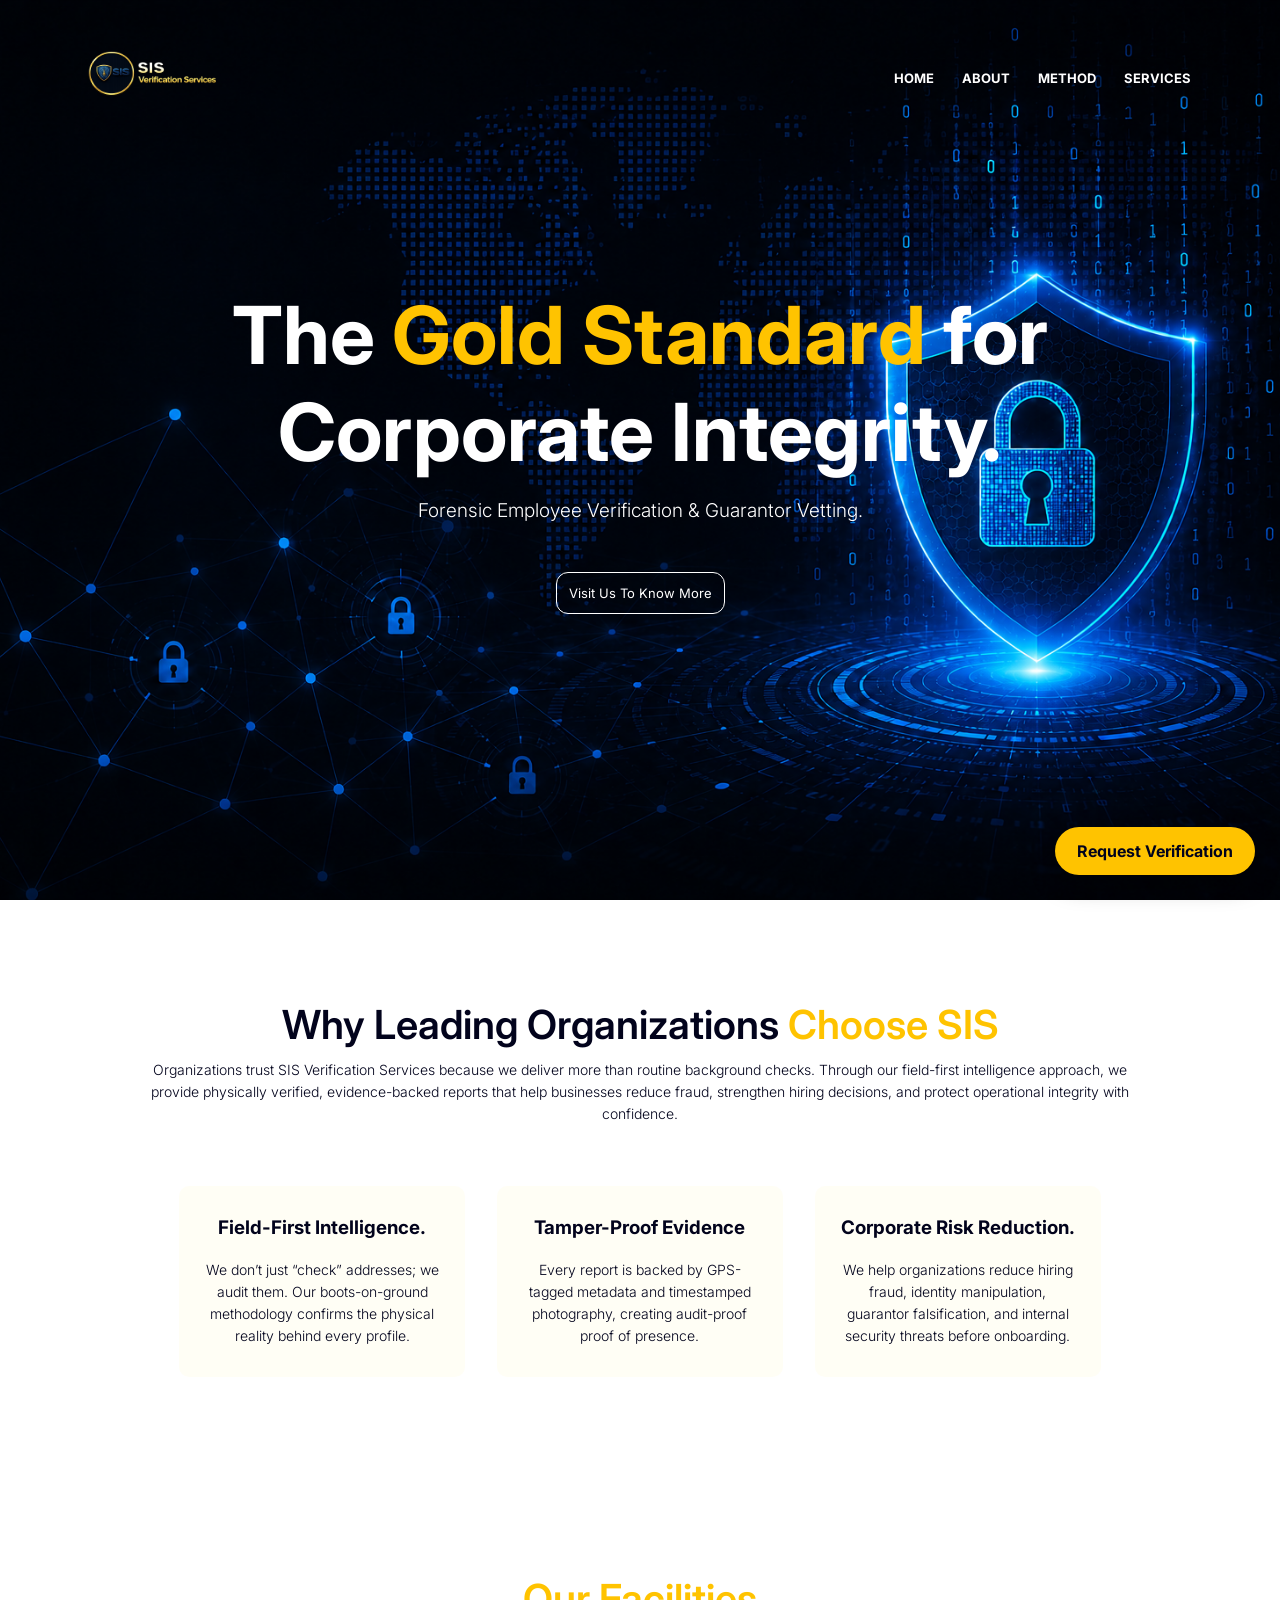
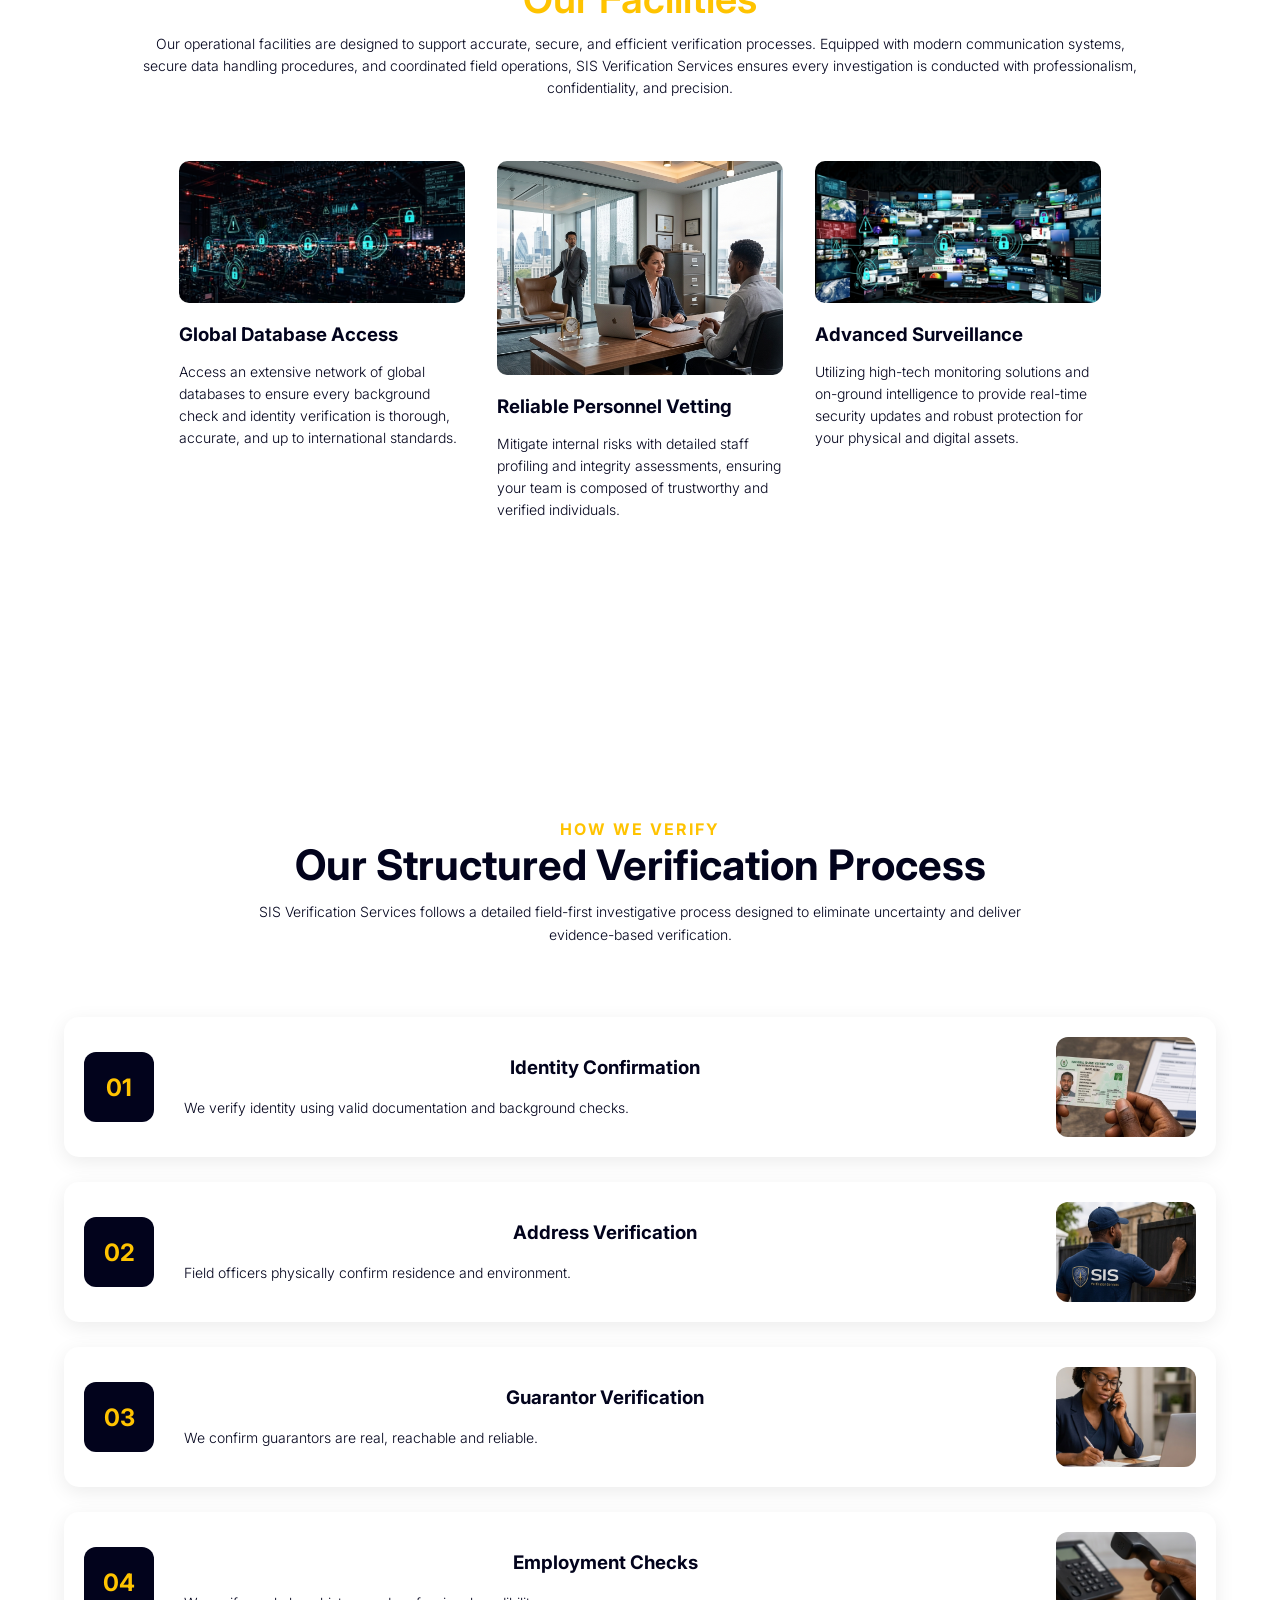
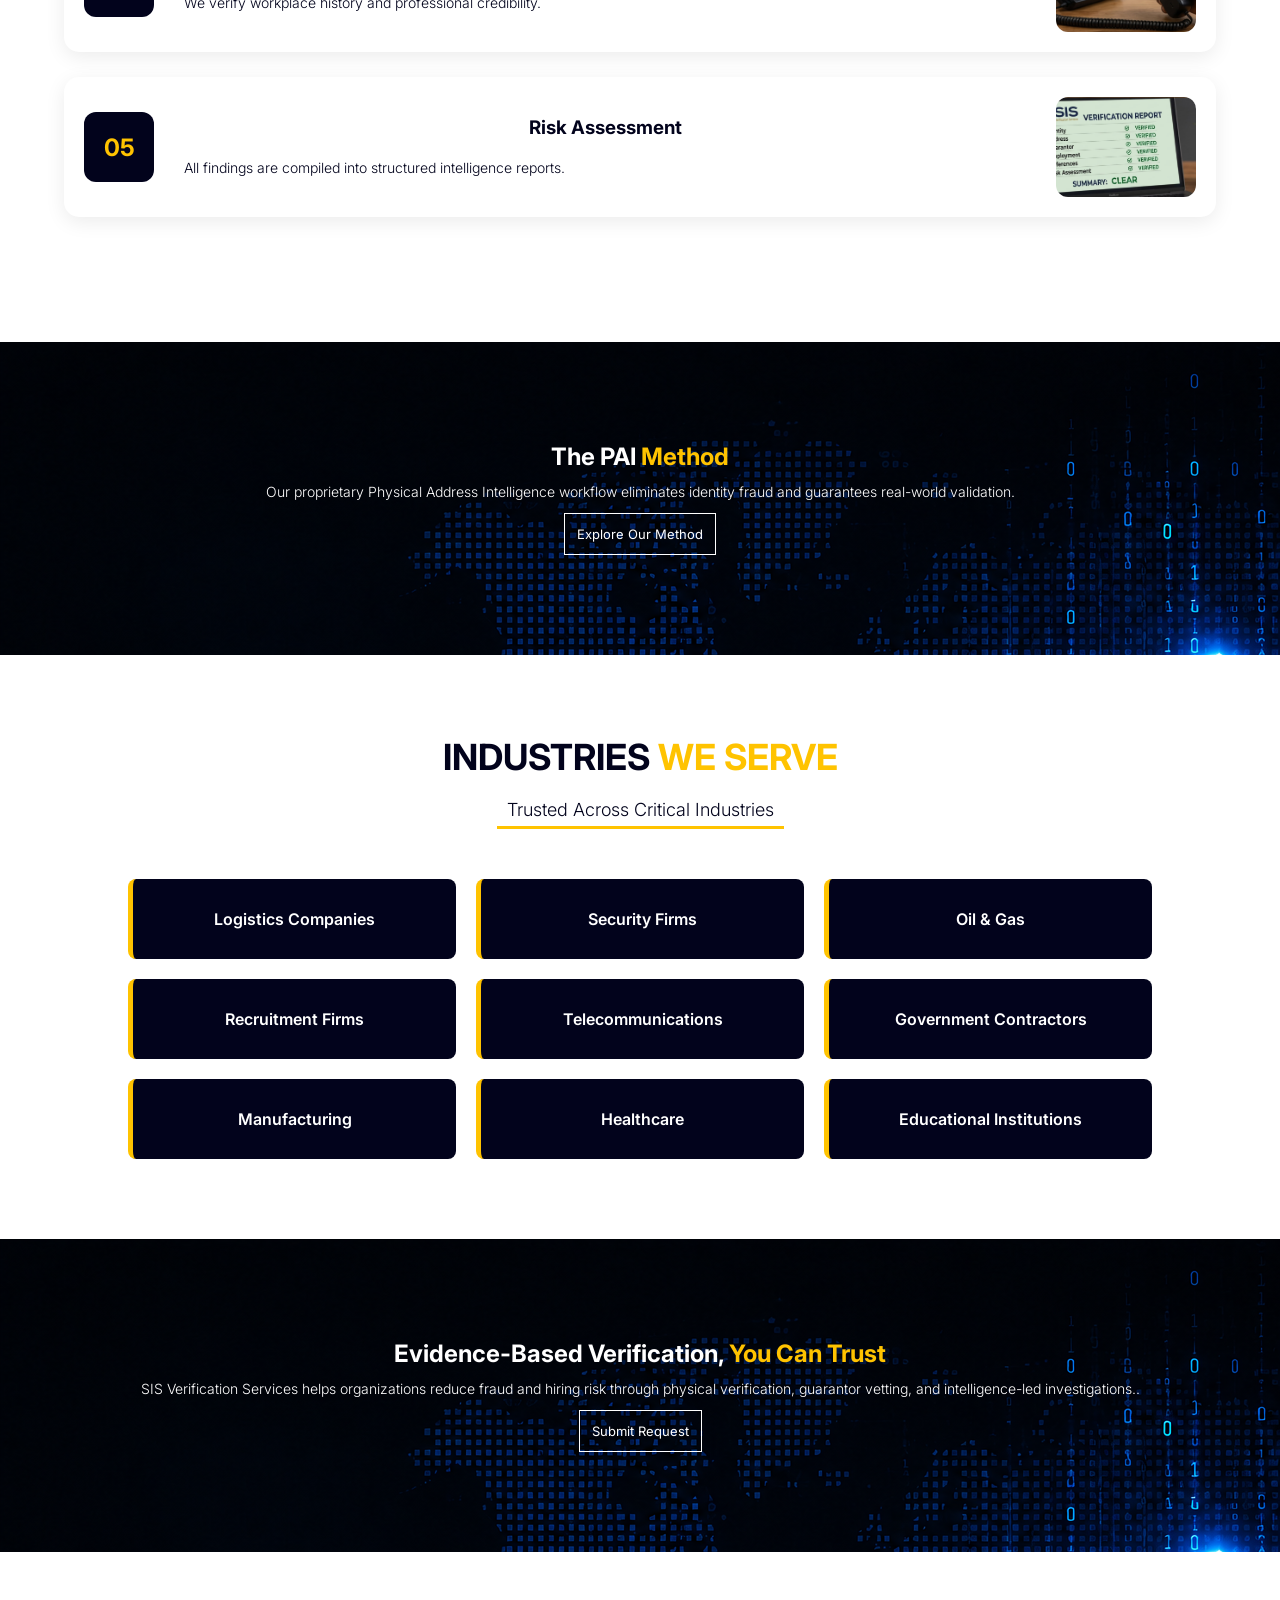
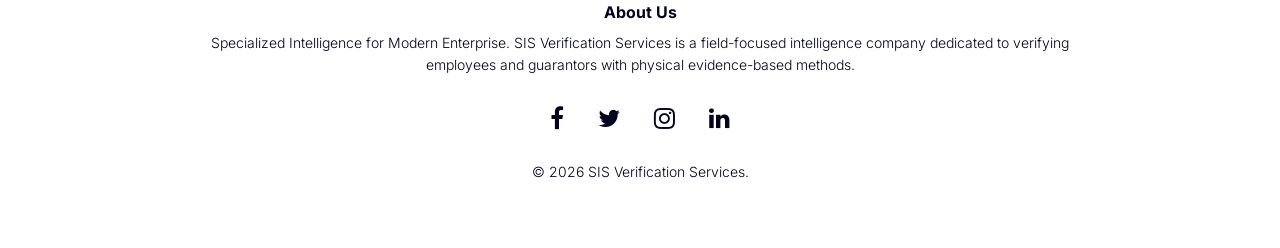
==== index.html @ 032f0980 "logo" ====
<!DOCTYPE html>
<html lang="en">

<head>
    <meta charset="UTF-8">
    <meta name="viewport" content="width=device-width, initial-scale=1.0">
    <title>Document</title>
    <link rel="stylesheet" href="./style.css">
    <!-- Connects to Google Fonts for the Inter family -->
    <link rel="preconnect" href="https://fonts.googleapis.com">
    <link rel="preconnect" href="https://fonts.gstatic.com" crossorigin>
    <link href="https://fonts.googleapis.com/css2?family=Inter:wght@400;700&display=swap" rel="stylesheet">
    <link rel="stylesheet" href="https://cdnjs.cloudflare.com/ajax/libs/font-awesome/4.7.0/css/font-awesome.min.css">
</head>

<body>
    <section class="header" id="dynamic-header">
        <nav>
            <a href="index.html"><img src="./image/loog0transparent.png" height="100" width="100"></a>
            <div class="nav-links" id="nav-links">
                <i class="fa fa-times" onclick="hideMenu()"></i>
                <ul>
                    <li><a href="./index.html">HOME</a></li>
                    <li><a href="./about.html">ABOUT</a></li>
                    <li><a href="./method.html">METHOD</a></li>
                    <li><a href="./service.html">SERVICES</a></li>
                </ul>
            </div>
            <i class="fa fa-bars" onclick="showMenu()"></i>

            </div>

        </nav>
        <div class="text-box">
            <h1>The <span class="gold">Gold Standard</span> for Corporate Integrity.</h1>
            <p>Forensic Employee Verification & Guarantor Vetting.</p>
            <a href="./about.html" class="hero-btn">Visit Us To Know More</a>
        </div>

    </section>



    <section class="service">
        <h1 id="Why">Why Leading Organizations <span>Choose SIS</span></h1>
        <p>Organizations trust SIS Verification Services because we deliver more than routine background checks. Through
            our field-first intelligence approach, we provide physically verified, evidence-backed reports that help
            businesses reduce fraud, strengthen hiring decisions, and protect operational integrity with confidence.</p>


        <div class="row">
            <div class="service-col">
                <h3>Field-First Intelligence.</h3>
                <p>We don’t just “check” addresses; we audit them. Our boots-on-ground methodology confirms the physical
                    reality behind every profile.</p>
            </div>
            <div class="service-col">
                <h3>Tamper-Proof Evidence</h3>
                <p>Every report is backed by GPS-tagged metadata and timestamped photography, creating audit-proof proof
                    of presence.</p>
            </div>
            <div class="service-col">
                <h3>Corporate Risk Reduction.</h3>
                <p>We help organizations reduce hiring fraud, identity manipulation, guarantor falsification, and
                    internal security threats before onboarding.</p>
            </div>

        </div>

    </section>

    <section class="facilities">
        <h1 id="facilities"> <span>Our Facilities</span></h1>
        <p>Our operational facilities are designed to support accurate, secure, and efficient verification processes.
            Equipped with modern communication systems, secure data handling procedures, and coordinated field
            operations, SIS Verification Services ensures every investigation is conducted with professionalism,
            confidentiality, and precision.</p>

        <div class="row">
            <div class="facilities-col">
                <img src="./image/database.png" alt="">
                <h3>Global Database Access</h3>
                <p>Access an extensive network of global databases to ensure every background check and identity
                    verification is thorough, accurate, and up to international standards.</p>
            </div>
            <div class="facilities-col">
                <img src="./image/staff.png" alt="">
                <h3>Reliable Personnel Vetting</h3>
                <p>Mitigate internal risks with detailed staff profiling and integrity assessments, ensuring your team
                    is composed of trustworthy and verified individuals.</p>
            </div>
            <div class="facilities-col">
                <img src="./image/field monitoring.png" alt="">
                <h3>Advanced Surveillance</h3>
                <p>Utilizing high-tech monitoring solutions and on-ground intelligence to provide real-time security
                    updates and robust protection for your physical and digital assets.</p>
            </div>

        </div>


    </section>

    <!-- HOW WE VERIFY SECTION -->

    <section class="verify-section">

        <div class="verify-header">
            <span>HOW WE VERIFY</span>

            <h2>Our Structured Verification Process</h2>

            <p>
                SIS Verification Services follows a detailed field-first investigative process
                designed to eliminate uncertainty and deliver evidence-based verification.
            </p>
        </div>

        <div class="verify-container">

            <!-- STEPS LIST -->
            <div class="verify-content">

                <!-- STEP 1 -->
                <div class="verify-card">

                    <div class="step-number">01</div>

                    <div class="verify-text">
                        <h3>Identity Confirmation</h3>
                        <p>We verify identity using valid documentation and background checks.</p>
                    </div>

                    <div class="step-image">
                        <img src="./image/STEP1.png" alt="Identity Verification">
                    </div>

                </div>

                <!-- STEP 2 -->
                <div class="verify-card">

                    <div class="step-number">02</div>

                    <div class="verify-text">
                        <h3>Address Verification</h3>
                        <p>Field officers physically confirm residence and environment.</p>
                    </div>

                    <div class="step-image">
                        <img src="./image/step2.png" alt="Address Verification">
                    </div>

                </div>

                <!-- STEP 3 -->
                <div class="verify-card">

                    <div class="step-number">03</div>

                    <div class="verify-text">
                        <h3>Guarantor Verification</h3>
                        <p>We confirm guarantors are real, reachable and reliable.</p>
                    </div>

                    <div class="step-image">
                        <img src="./image/step3.png" alt="Guarantor Verification">
                    </div>

                </div>

                <!-- STEP 4 -->
                <div class="verify-card">

                    <div class="step-number">04</div>

                    <div class="verify-text">
                        <h3>Employment Checks</h3>
                        <p>We verify workplace history and professional credibility.</p>
                    </div>

                    <div class="step-image">
                        <img src="./image/step4.png" alt="Employment Check">
                    </div>

                </div>

                <!-- STEP 5 -->
                <div class="verify-card">

                    <div class="step-number">05</div>

                    <div class="verify-text">
                        <h3>Risk Assessment</h3>
                        <p>All findings are compiled into structured intelligence reports.</p>
                    </div>

                    <div class="step-image">
                        <img src="./image/step5.jpg" alt="Risk Assessment">
                    </div>

                </div>

            </div>

        </div>

    </section>

    <Section class="method">
        <div>
            <h1 id="method">The PAI <span>Method</span></h1>
            <p>Our proprietary Physical Address Intelligence workflow eliminates identity fraud and guarantees
                real-world
                validation.</p>
            <a href="./method.html" class="explore-btn">Explore Our Method</a>
        </div>

    </Section>


    <section class="industries">
        <h1>INDUSTRIES <span>WE SERVE</span></h1>
        <p>Trusted Across Critical Industries</p>

        <div class="industry-grid">
            <div class="industry-item">Logistics Companies</div>
            <div class="industry-item">Security Firms</div>
            <div class="industry-item">Oil & Gas</div>
            <div class="industry-item">Recruitment Firms</div>
            <div class="industry-item">Telecommunications</div>
            <div class="industry-item">Government Contractors</div>
            <div class="industry-item">Manufacturing</div>
            <div class="industry-item">Healthcare</div>
            <div class="industry-item">Educational Institutions</div>
        </div>
    </section>


    <section class="cta">
        <div>
            <div>
                <h2>Evidence-Based Verification, <span>You Can Trust</span></h2>
                <p>SIS Verification Services helps organizations reduce fraud and hiring risk through physical
                    verification, guarantor vetting, and intelligence-led investigations..</p>
                <a href="./contact.html" class="cta-btn">Submit Request</a>
            </div>
        </div>

        <a href="contact.html" class="fixed-cta">
            Request Verification
        </a>
    </section>




    <!-- footer -->

    <section class="home-footer">
        <h4>About Us</h4>
        <p>Specialized Intelligence for Modern Enterprise. SIS Verification Services is a field-focused intelligence
            company
            dedicated to verifying <br>employees and guarantors with physical evidence-based methods.</p>
        <div class="home-icons">
            <i class="fa fa-facebook"></i>
            <i class="fa fa-twitter"></i>
            <i class="fa fa-instagram"></i>
            <i class="fa fa-linkedin"></i>

        </div>

        <p>© 2026 SIS Verification Services.</p>
    </section>






    <!--avascript for toggle menu -->

    <script>
        var navLinks = document.getElementById("navLinks");


        function showMenu() {
            navLinks.style.right = 0;
        }
        function hideMenu() {
            navLinks.style.right = -200
        }



    </script>

</body>



</html>
---- style.css ----
body {
    /* This changes the font only. Your colors remain untouched. */
    font-family: 'Inter', sans-serif;
}
h1, h2, h3, strong {
    font-weight: 700;
}





* {
    margin: 0;
    padding: 0;
}


.header {
    min-height: 100vh;
    width: 100%;
    background-image: url(./image/index\ background.png);
    background-position: center;
    background-size: cover;
    position: relative;
}

nav {
    display: flex;
    padding: 2% 6%;
    justify-content: space-between;
    align-items: center;


}

nav img {
    width: 150px;
}

.nav-links {
    flex: 1;
    text-align: right;
}

.nav-links {
    flex: 1;
    text-align: right;
    font-weight: bold;
}

.nav-links ul li {
    list-style: none;
    display: inline-block;
    padding: 8px 12px;
    position: relative;
}

.nav-links ul li a {
    color: #fff;
    text-decoration: none;
    font-size: 13px;
}

.nav-links ul li::after {
    content: '';
    width: 0%;
    height: 2px;
    background: #FFC300;
    display: block;
    margin: auto;
    transition: 0.5s;
}

.nav-links ul li:hover::after {
    width: 100%;
}

.text-box {
    width: 90%;
    color: #ffffff;
    position: absolute;
    top: 50%;
    left: 50%;
    transform: translate(-50%, -50%);
    text-align: center;
}

.text-box h1 {
    font-size: 5rem;
}

.text-box span {
    color: #FFC300;
    font-weight: bold;
}

.text-box p {
    margin: 10px 0 40px;
    font-size: 19px;
    color: #ffffff;
}

.hero-btn {
    display: inline-block;
    text-decoration: none;
    color: #fff;
    border: 1px solid #fff;
    padding: 12px;
    font-size: 13px;
    background: transparent;
    position: relative;
    cursor: pointer;
    border-radius: 12px;
}

.hero-btn:hover {
    border: 1px solid #FFC300;
    background: #FFC300;
    transition: 1s;
}

nav .fa {
    display: none;
}

@media(max-width: 700px) {
    .text-box h1 {
        font-size: 40px;
    }

    .nav-links ul li {
        display: block;
    }

    .nav-links {
        position: absolute;
        background: #02031c;
        height: 100vh;
        width: 200px;
        top: 0;
        right: -200px;
        text-align: left;
        z-index: 2;
        transition: 1s;

    }

    nav .fa {
        display: block;
        color: #fff;
        margin: 10px;
        font-size: 22px;
        cursor: pointer;
    }

    .nav-links ul {
        padding: 30px;
    }

}




.service {
    width: 80%;
    margin: auto;
    text-align: center;
    padding-top: 100px;
    background-color: rgb(255, 255, 255);
    background-size: 100%;
}

.service h1 {
    font-size: 40px;
    font-weight: 600;
    color: #02031c;
}

p {
    color: #02031c;
    font-size: 14px;
    font-weight: 300;
    line-height: 22px;
    padding: 10px;
}

.row {
    margin: 5%;
    display: flex;
    justify-content: space-between;
}

.service-col {
    flex-basis: 31%;
    background: hsla(51, 93%, 50%, 0.04);
    border-radius: 10px;
    margin-bottom: 5%;
    padding: 20px 12px;
    box-sizing: border-box;
    transition: 0.5s;
}

h1 span {
    color: #FFC300;
}

h3 {
    text-align: center;
    font-weight: 600;
    margin: 10px 0;
    color: #02031c;
    font-weight: bolder;
}

.service-col:hover {
    box-shadow: 0 0 20px 0px rgba(0, 0, 0, 0.2);
}

@media(max-width: 700px) {
    .row {
        flex-direction: column;
    }
}



/* facilities */

.facilities {
    width: 80%;
    margin: auto;
    text-align: center;
    padding: 100px;
}

h1 span {
    color: #FFC300;
}

.facilities h1 {
    font-size: 40px;
    font-weight: 600;
    color: #02031c;
}

.facilities-col {
    flex-basis: 31%;
    border-radius: 10%;
    margin-bottom: 5%;
    text-align: left;
}

.facilities-col img {
    width: 100%;
    border-radius: 10px;
}

.row{
    display: flex;
    justify-content: space-between;
    gap: 20px;
}

.facilities-col p {
    padding: 0;
}

.facilities-col h3 {
    margin-top: 16px;
    margin-bottom: 15px;
    text-align: left;
    color: #02031c;
    font-weight: bold;
}

.facilities-col img:hover {
    background: #f44336;
    transition: 1s;
    border: 1px solid #02031c;

}

/* SECTION */
.verify-section{
    width: 90%;
    margin: auto;
    padding: 100px 0;
}

/* HEADER */
.verify-header{
    text-align: center;
    margin-bottom: 60px;
}

.verify-header span{
    color: #FFC300;
    font-weight: 700;
    letter-spacing: 2px;
}

.verify-header h2{
    font-size: 42px;
    color: #02031c;
}

.verify-header p{
    max-width: 800px;
    margin: auto;
    color: #02031c;
    line-height: 1.7;
}

/* CARD */
.verify-card{
    display: flex;
    align-items: center;
    gap: 20px;

    background: #fff;
    padding: 20px;
    margin-bottom: 25px;

    border-radius: 15px;
    box-shadow: 0 5px 20px rgba(0,0,0,0.08);

    transition: 0.3s ease;
}

.verify-card:hover{
    transform: translateY(-5px);
}

/* STEP NUMBER */
.step-number{
    width: 70px;
    height: 70px;

    background: #02031c;
    color: #FFC300;

    display: flex;
    justify-content: center;
    align-items: center;

    font-size: 24px;
    font-weight: bold;

    border-radius: 12px;
}

/* TEXT */
.verify-text{
    flex: 1;
}

.verify-text h3{
    color: #02031c;
    margin-bottom: 8px;
}

.verify-text p{
    color: #02031c;
    line-height: 1.6;
}

/* IMAGE PER STEP */
.step-image{
    width: 140px;
    height: 100px;
    flex-shrink: 0;
}

.step-image img{
    width: 100%;
    height: 100%;
    object-fit: cover;

    border-radius: 12px;
}

/* RESPONSIVE */
@media(max-width: 900px){

    .verify-card{
        flex-direction: column;
        align-items: flex-start;
    }

    .step-image{
        width: 100%;
        height: 180px;
        margin-top: 10px;
    }

    .verify-header h2{
        font-size: 30px;
    }
}

.method {
    display: flex;
    flex-direction: column;
    align-items: center;
    justify-content: center;
    text-align: center;
    padding: 100px 20px;
    background-image: url(./image/index\ background.png);
    color: rgb(255, 255, 255);
}

h1 span {
    color: #FFC300;
}

.explore-btn {
    display: inline-block;
    text-decoration: none;
    color: #ffffff;
    border: 1px solid #ffffff;
    padding: 12px;
    font-size: 13px;
    background: transparent;
    position: relative;
    cursor: pointer;
}

.explore-btn:hover {
    border: 1px solid #FFC300;
    background: #FFC300;
    transition: 1s;
}

.method p {
    color: #fff;
}


.industries {
    padding: 80px 10%;
    background-color: #fff;
    /* White background for clarity */
    text-align: center;
}

.industries h1 {
    color: #02031c;
    /* Your Deep Blue */
    font-size: 36px;
    font-weight: 700;
    margin-bottom: 10px;
}

.industries p {
    color: #02031c;
    font-size: 18px;
    margin-bottom: 50px;
    border-bottom: 3px solid #FFC300;
    /* Your Gold accent */
    display: inline-block;
    padding-bottom: 5px;
}

.industry-grid {
    display: grid;
    grid-template-columns: repeat(auto-fit, minmax(250px, 1fr));
    gap: 20px;
}

.industry-item {
    background: #02031c;
    /* Deep Blue base */
    color: #fff;
    padding: 30px;
    border-radius: 8px;
    font-weight: 600;
    transition: 0.4s;
    cursor: default;
    border-left: 5px solid #FFC300;
    /* Subtle Gold edge */
}

/* Hover effect to engage users */
.industry-item:hover {
    background: #FFC300;
    /* Flips to Gold on hover */
    color: #010329;
    /* Text flips to Blue */
    transform: translateY(-5px);
}

/* cta action */
.cta {
    display: flex;
    flex-direction: column;
    align-items: center;
    justify-content: center;
    text-align: center;
    padding: 100px 20px;
    background-image: url(./image/index\ background.png);
    color: rgb(255, 255, 255);
}

.cta h1 {
    color: #fff;
}

.cta p {
    color: #fff;
}

h2 span {
    color: #FFC300;
}

.cta-btn {
    display: inline-block;
    text-decoration: none;
    color: #ffffff;
    border: 1px solid #ffffff;
    padding: 12px;
    font-size: 13px;
    background: transparent;
    position: relative;
    cursor: pointer;
}

.cta-btn:hover {
    border: 1px solid #FFC300;
    background: #FFC300;
    transition: 1s;
}


/* footer */

.footer {
    width: 100%;
    text-align: center;
    padding: 30px 0;
    color: #ffffff;
}

.footer {
    margin-bottom: 25px;
    margin-top: 20px;
    font-weight: 600;
}

.footer p {
    color: #ffffff;
}

.icons {
    padding: 20px 0;
    text-align: center;
}

.icons .fa {
    color: #ffffff;
    /* Your brand Deep Blue */
    margin: 0 15px;
    font-size: 24px;
    cursor: pointer;
    transition: 0.3s;
}

/* Hover effect using your Gold Standard color */
.icons .fa:hover {
    color: #FFC300;
    /* Your brand Gold */
    transform: scale(1.2);
}

.home-footer {
    width: 100%;
    text-align: center;
    padding: 30px 0;
    color: #02031c;
}

.home-footer {
    margin-bottom: 25px;
    margin-top: 20px;
    font-weight: 600;
}

.home-footer p {
    color: #02031c;
}

.home-icons {
    padding: 20px 0;
    text-align: center;
}

.home-icons .fa {
    color: #02031c;
    /* Your brand Deep Blue */
    margin: 0 15px;
    font-size: 24px;
    cursor: pointer;
    transition: 0.3s;
}

/* Hover effect using your Gold Standard color */
.home-icons .fa:hover {
    color: #FFC300;
    /* Your brand Gold */
    transform: scale(1.2);
}

.service-footer {
    width: 100%;
    text-align: center;
    padding: 30px 0;
    color: #02031c;
}

.service-footer {
    margin-bottom: 25px;
    margin-top: 20px;
    font-weight: 600;
}

.service-footer p {
    color: #02031c;
}

.home-icons {
    padding: 20px 0;
    text-align: center;
}

.service-icons .fa {
    color: #02031c;
    /* Your brand Deep Blue */
    margin: 0 15px;
    font-size: 24px;
    cursor: pointer;
    transition: 0.3s;
}

/* Hover effect using your Gold Standard color */
.service-icons .fa:hover {
    color: #FFC300;
    /* Your brand Gold */
    transform: scale(1.2);
}



/* Abour Us */
.sub-header {
    height: 50vh;
    width: 100%;
    background-image: url(./image/aboutpage\ \(1\).png);
    background-position: center;
    background-size: cover;
    text-align: center;
    color: #ffffff;
}

.sub-header h1 {
    margin-top: 100px;
}

/* GOOGLE FONT */
@import url('https://fonts.googleapis.com/css2?family=Inter:wght@400;500;600;700;800&display=swap');

.about-section {
    margin: 0;
    padding: 0;
    box-sizing: border-box;
}

.about-body {
    font-family: 'Inter', sans-serif;
    background: #02031c;
    color: white;
}

/* ABOUT SECTION */
.about-section {
    padding: 100px 8%;
    background: #02031c;
}

/* HEADER */
.about-header {
    text-align: center;
    margin-bottom: 60px;
}

.about-header span {
    color: #FFC300;
    letter-spacing: 4px;
    text-transform: uppercase;
    font-size: 14px;
    display: block;
    margin-bottom: 15px;
}

.about-header h2 {
    font-size: 48px;
    font-weight: 800;
    margin-bottom: 20px;
    line-height: 1.2;
}



.about-header p {
    max-width: 750px;
    margin: auto;
    color: #b7c0cc;
    line-height: 1.8;
    font-size: 16px;
}

/* GRID */
.bento-grid {
    display: grid;
    grid-template-columns: repeat(3, 1fr);
    gap: 25px;
}

/* CARD GENERAL */
.card {
    border-radius: 30px;
    padding: 40px;
    transition: 0.3s ease;
    overflow: hidden;
    position: relative;
}

.card:hover {
    transform: translateY(-6px);
}

/* LARGE CARD */
.large-card {
    grid-column: span 3;
    background: linear-gradient(135deg, #0d1b2a, #10233f);
    border: 1px solid rgba(212, 175, 55, 0.25);
    box-shadow: 0 10px 30px rgba(0, 0, 0, 0.3);
}

.large-card h3 {
    color: #D4AF37;
    font-size: 34px;
    margin-bottom: 25px;
}

.large-card p {
    color: #c9d1da;
    line-height: 1.9;
    font-size: 17px;
}

/* MISSION CARD */
.mission-card {
    background: white;
    color: #02031c;
    box-shadow: 0 10px 30px rgba(0, 0, 0, 0.15);
}

.mission-card h3 {
    font-size: 28px;
    margin-bottom: 20px;
}

.mission-card p {
    color: #4b5563;
    line-height: 1.8;
}

/* VISION CARD */
.vision-card {
    background: linear-gradient(135deg, #FFC300, #b8922f);
    color: white;
    box-shadow: 0 10px 30px rgba(212, 175, 55, 0.25);
}

.vision-card h3 {
    font-size: 28px;
    margin-bottom: 20px;
}

.vision-card p {
    line-height: 1.8;
}

/* TRUST CARD */
.trust-card {
    background: #0d1b2a;
    border: 1px solid rgba(212, 175, 55, 0.2);
    box-shadow: 0 10px 30px rgba(0, 0, 0, 0.2);
}

.trust-card h3 {
    color: #FFC300;
    font-size: 28px;
    margin-bottom: 25px;
}

.trust-card ul {
    list-style: none;
}

.trust-card ul li {
    margin-bottom: 18px;
    color: #d1d5db;
    font-size: 16px;
    display: flex;
    align-items: center;
}

/* ICON BOX */
.icon-box {
    width: 60px;
    height: 60px;
    border-radius: 18px;
    display: flex;
    align-items: center;
    justify-content: center;
    margin-bottom: 25px;
    font-size: 28px;
}

.mission-card .icon-box {
    background: #FFC300;
}

.vision-card .icon-box {
    background: rgba(255, 255, 255, 0.2);
}



/* RESPONSIVE */
@media(max-width: 992px) {
    .bento-grid {
        grid-template-columns: 1fr;
    }

    .large-card {
        grid-column: span 1;
    }

    .about-header h2 {
        font-size: 38px;
    }
}

@media(max-width: 600px) {
    .about-section {
        padding: 80px 5%;
    }

    .card {
        padding: 30px;
    }

    .about-header h2 {
        font-size: 30px;
    }

    .large-card h3,
    .mission-card h3,
    .vision-card h3,
    .trust-card h3 {
        font-size: 24px;
    }
}

/* 
Method section */
.method-header {
    height: 50vh;
    width: 100%;
    background-image: url(./image/method\ logo\ \(1\).png);
    background-position: center;
    background-size: cover;
    text-align: center;
    color: #ffffff;
}

.method-header h1 {
    margin-top: 100px;
}


/* PAI SECTION */
.pai-section {
    background-color: #02031c;
    color: white;
    padding: 100px 8%;
}

/* HEADER */
.pai-header {
    text-align: center;
    margin-bottom: 60px;
}

.pai-header h2 {
    font-size: 42px;
    color: #FFC300;
    font-weight: 800;
}

.pai-footer span {
    color: #ffffff;
}

#pai span {
    color: #ffffff;
}

.pai-header p {
    margin-top: 10px;
    color: #b7c0cc;
}

.pai-header .intro {
    max-width: 800px;
    margin: 20px auto;
    line-height: 1.8;
    color: #cfd6e0;
}

/* GRID */
.pai-grid {
    display: grid;
    grid-template-columns: repeat(2, 1fr);
    gap: 25px;
    margin-top: 50px;
}

/* CARDS */
.pai-card {
    background: linear-gradient(135deg, #02031c, #02031c);
    border: 1px solid rgba(212, 175, 55, 0.25);
    border-radius: 25px;
    padding: 30px;
    transition: 0.3s ease;
    box-shadow: 0 10px 25px rgba(0, 0, 0, 0.25);
}

.pai-card:hover {
    transform: translateY(-6px);
    border-color: #FFC300;
}

.pai-card h3 {
    color: #FFC300;
    font-size: 22px;
    margin-bottom: 15px;
}

.pai-card p {
    color: #cfd6e0;
    line-height: 1.7;
}

/* FOOTER SECTION */
.pai-footer {
    margin-top: 60px;
    text-align: center;
    padding: 40px;
    border-top: 1px solid rgba(212, 175, 55, 0.2);
}

.pai-footer h3 {
    color: #FFC300;
    font-size: 28px;
    margin-bottom: 15px;
}

.pai-footer p {
    max-width: 800px;
    margin: auto;
    color: #cfd6e0;
    line-height: 1.8;
}

.pai-footer .highlight {
    margin-top: 20px;
    color: white;
    font-weight: 600;
    font-size: 18px;
}

/* RESPONSIVE */
@media(max-width: 900px) {
    .pai-grid {
        grid-template-columns: 1fr;
    }

    .pai-header h2 {
        font-size: 32px;
    }
}


/* SERVICES SECTION */

.serve-header {
    height: 50vh;
    width: 100%;
    background-image: url(./image/service\ img.png);
    background-position: center;
    background-size: cover;
    text-align: center;
    color: #ffffff;
}

.serve-header h1 {
    margin-top: 100px;
}

.services-section {
    background: #010329;
    padding: 110px 8%;
    color: white;
    overflow: hidden;
}

/* HEADER */
.services-header {
    text-align: center;
    margin-bottom: 70px;
}

.services-header span {
    color: #FFC300;
    text-transform: uppercase;
    letter-spacing: 4px;
    font-size: 14px;
    font-weight: 600;
}

.services-header h2 {
    font-size: 48px;
    max-width: 850px;
    margin: 20px auto;
    line-height: 1.2;
    font-weight: 800;
}


.services-header p {
    max-width: 800px;
    margin: auto;
    color: #c7cfdb;
    line-height: 1.9;
    font-size: 16px;
}

/* GRID */
.services-grid {
    display: grid;
    grid-template-columns: repeat(2, 1fr);
    gap: 30px;
}

/* CARD */
.service-card {
    position: relative;
    background: linear-gradient(145deg, #0D0B61, #111827);
    border: 1px solid rgba(212, 175, 55, 0.2);
    border-radius: 28px;
    padding: 40px;
    transition: 0.4s ease;
    overflow: hidden;
    box-shadow: 0 15px 35px rgba(0, 0, 0, 0.25);
}

/* HOVER EFFECT */
.service-card:hover {
    transform: translateY(-10px);
    border-color: #FFC300;
}

/* GOLD GLOW */
.service-card::before {
    content: "";
    position: absolute;
    width: 180px;
    height: 180px;
    background: rgba(212, 175, 55, 0.08);
    border-radius: 50%;
    top: -60px;
    right: -60px;
}

/* ICON */
.service-icon {
    width: 70px;
    height: 70px;
    background: rgba(212, 175, 55, 0.12);
    border: 1px solid rgba(212, 175, 55, 0.3);
    border-radius: 20px;
    display: flex;
    align-items: center;
    justify-content: center;
    font-size: 32px;
    margin-bottom: 25px;
    color: #FFC300;
}

/* TITLE */
.service-card h3 {
    font-size: 28px;
    margin-bottom: 18px;
    color: white;
}

/* TEXT */
.service-card p {
    color: #d4d9e2;
    line-height: 1.9;
    font-size: 15px;
    margin-bottom: 25px;
}

/* HIGHLIGHT */
.service-highlight {
    display: inline-block;
    padding: 12px 18px;
    background: rgba(212, 175, 55, 0.12);
    border: 1px solid rgba(212, 175, 55, 0.25);
    border-radius: 14px;
    color: #FFC300;
    font-weight: 600;
    font-size: 14px;
}

/* RESPONSIVE */
@media(max-width: 992px) {

    .services-grid {
        grid-template-columns: 1fr;
    }

    .services-header h2 {
        font-size: 38px;
    }

}

@media(max-width: 600px) {

    .services-section {
        padding: 90px 5%;
    }

    .services-header h2 {
        font-size: 30px;
    }

    .service-card {
        padding: 30px;
    }

    .service-card h3 {
        font-size: 24px;
    }

}

/* cta container */

.cta-container {
    text-align: center;
    margin-top: 80px;
    padding: 50px;
    background: linear-gradient(135deg, #010329, #081120);
    border: 1px solid rgba(212, 175, 55, 0.3);
    border-radius: 25px;
}

.cta-container h3 {
    font-size: 28px;
    color: #FFC300;
    margin-bottom: 10px;
}

.cta-container p {
    color: #cfd6e0;
    margin-bottom: 25px;
}

.cta-button {
    display: inline-block;
    padding: 14px 30px;
    background: #FFC300;
    color: #02031c;
    font-weight: 700;
    border-radius: 12px;
    text-decoration: none;
    transition: 0.3s ease;
}

.cta-button:hover {
    background: white;
    transform: translateY(-3px);
}


/* cta contact */

.contact-section {
    padding: 100px 8%;
    background-image: url(./image/method\ logo\ \(1\).png);
}

.contact-header {
    text-align: center;
    margin-bottom: 50px;
}

.contact-header h2 {
    color: #FFC300;
    font-size: 40px;
}

.contact-header p {
    color: #cfd6e0;
    margin-top: 10px;
}

/* FORM */
.contact-form-header {
    height: 50vh;
    width: 100%;
    background-image: url(./image/contactemp.png);
    background-position: center;
    background-size: cover;
    text-align: center;
    color: #ffffff;
}

.contact-form-header h1 {
    margin-top: 100px;
}

.contact-form {
    max-width: 650px;
    margin: auto;
    display: flex;
    flex-direction: column;
    gap: 18px;
}

.contact-form input,
.contact-form select,
.contact-form textarea {
    padding: 15px;
    border-radius: 12px;
    border: 1px solid rgba(212, 175, 55, 0.3);
    background: #02031c;
    color: white;
    outline: none;
}

.contact-form textarea {
    min-height: 140px;
    resize: none;
}

.contact-form button {
    padding: 15px;
    background: #FFC300;
    color: #02031c;
    font-weight: 700;
    border: none;
    border-radius: 12px;
    cursor: pointer;
    transition: 0.3s ease;
}

.contact-form button:hover {
    background: white;
    transform: translateY(-3px);
}


/* Request Verification */

.fixed-cta {
    position: fixed;
    bottom: 25px;
    right: 25px;
    background: #FFC300;
    color: #02031c;
    padding: 14px 22px;
    border-radius: 50px;
    font-weight: 700;
    text-decoration: none;
    box-shadow: 0 10px 25px rgba(0, 0, 0, 0.4);
    z-index: 9999;
    transition: 0.3s ease;
    white-space: nowrap;
}

/* hover effect */
.fixed-cta:hover {
    background: white;
    transform: translateY(-3px);
}

/* 📱 MOBILE FIX */
@media (max-width: 768px) {

    .fixed-cta {
        bottom: 90px;
        /* pushes it above browser bottom bar */
        right: 15px;
        padding: 12px 18px;
        font-size: 14px;
    }
}

/* 📱 VERY SMALL SCREENS */
@media (max-width: 480px) {

    .fixed-cta {
        bottom: 100px;
        right: 12px;
        font-size: 13px;
        padding: 10px 16px;
    }
}
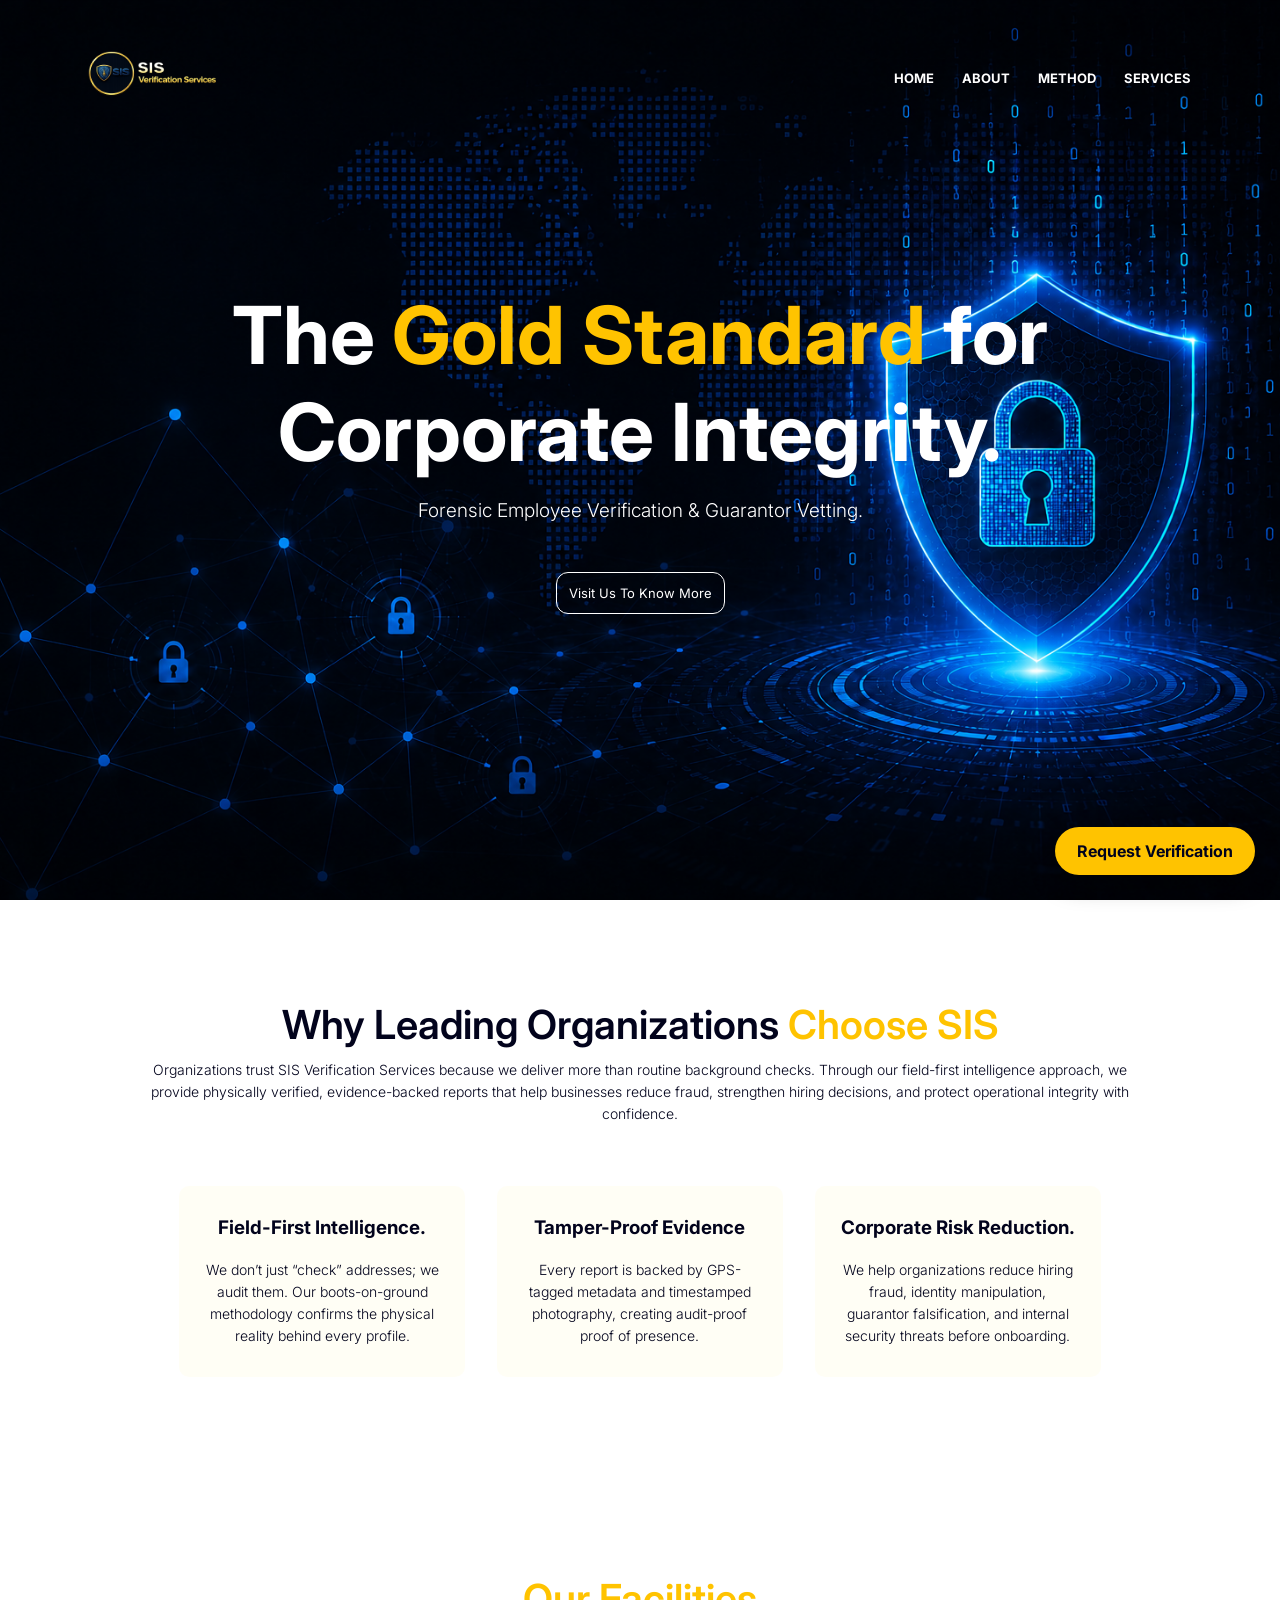
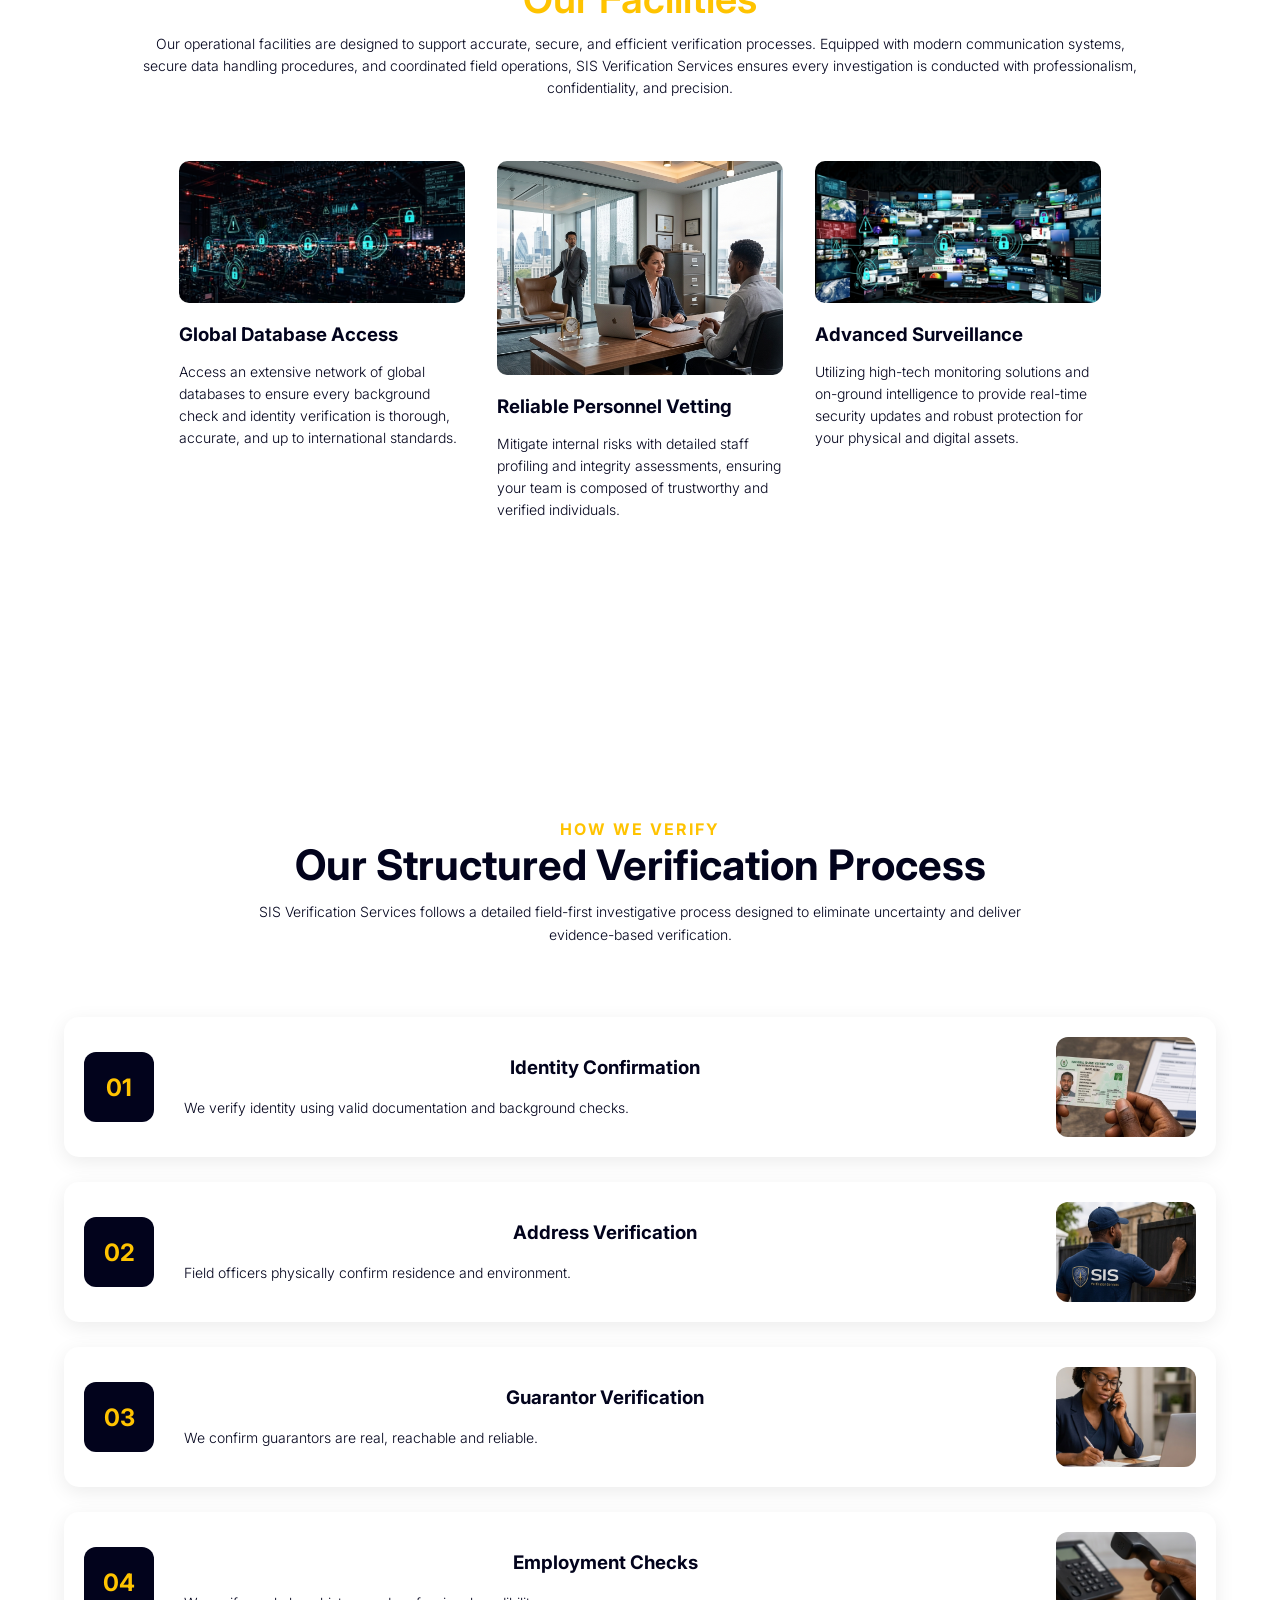
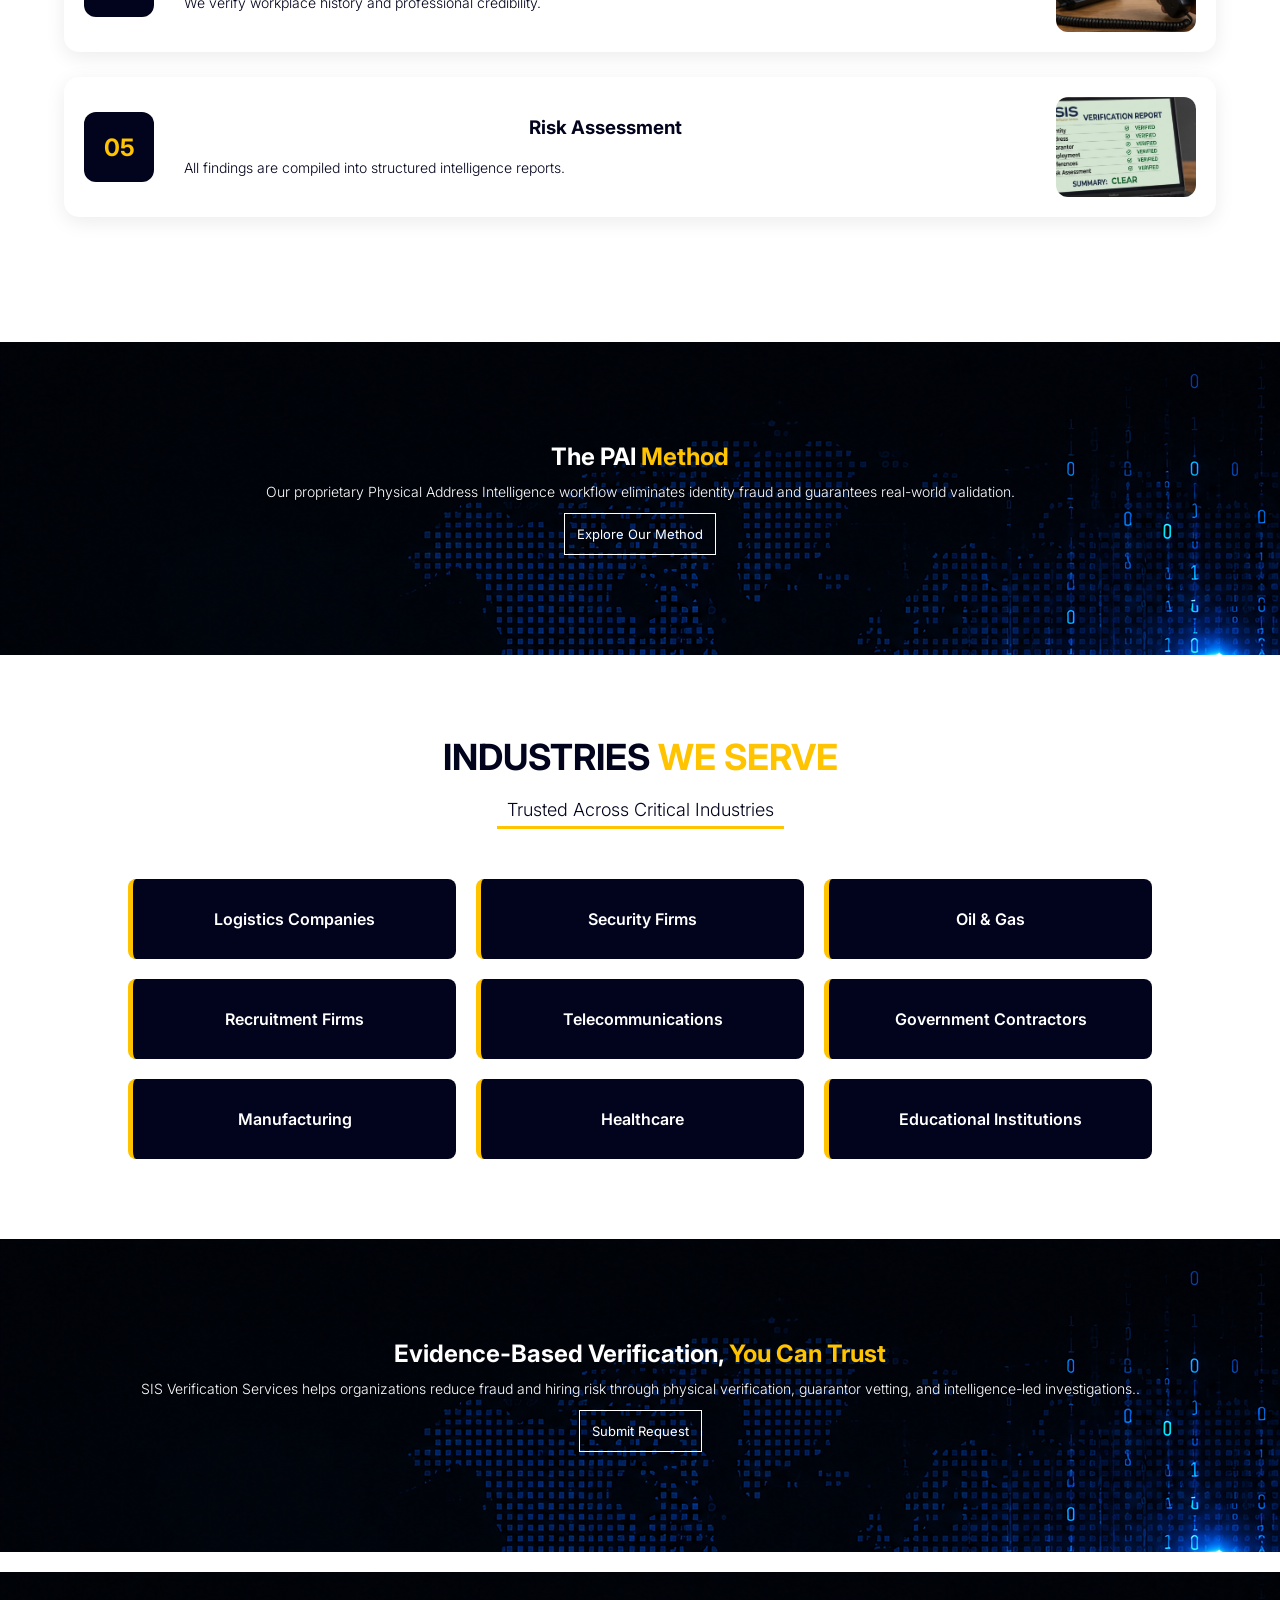
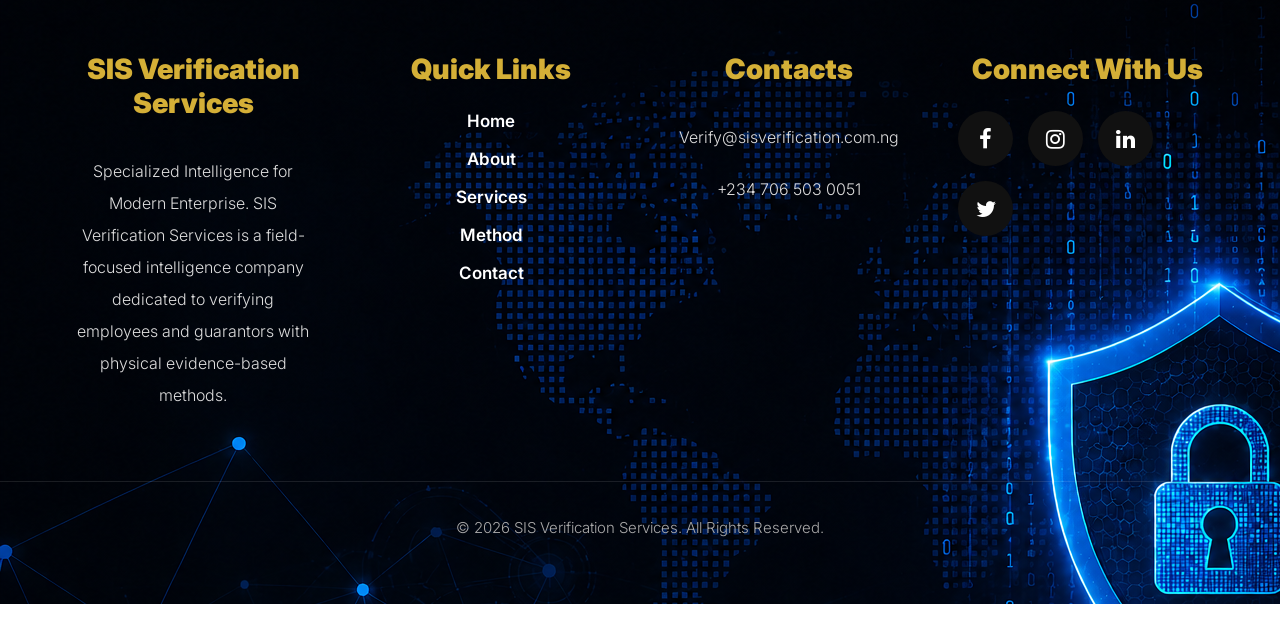
==== commit d3a77577: "adjustment" ====
--- a/index.html
+++ b/index.html
@@ -257,7 +257,7 @@
 
     <!-- footer -->
 
-    <section class="home-footer">
+    <!-- <section class="home-footer">
         <h4>About Us</h4>
         <p>Specialized Intelligence for Modern Enterprise. SIS Verification Services is a field-focused intelligence
             company
@@ -271,32 +271,92 @@
         </div>
 
         <p>© 2026 SIS Verification Services.</p>
-    </section>
-
-
-
-
-
-
-    <!--avascript for toggle menu -->
-
-    <script>
-        var navLinks = document.getElementById("navLinks");
-
-
-        function showMenu() {
-            navLinks.style.right = 0;
-        }
-        function hideMenu() {
-            navLinks.style.right = -200
-        }
-
-
-
-    </script>
-
-</body>
-
-
-
-</html>+    </section> -->
+
+
+    <!-- FOOTER SECTION -->
+
+    <footer class="footer">
+
+        <div class="footer-container">
+
+            <!-- FOOTER ABOUT -->
+            <div class="footer-box">
+
+                <h3>SIS Verification Services</h3>
+
+                <p>
+                    Specialized Intelligence for Modern Enterprise. SIS Verification Services is a field-focused
+                    intelligence company dedicated to verifying
+                    employees and guarantors with physical evidence-based methods.
+                </p>
+
+            </div>
+
+
+            <!-- QUICK LINKS -->
+            <div class="footer-box">
+
+                <h3>Quick Links</h3>
+
+                <ul>
+
+                    <li><a href="index.html">Home</a></li>
+
+                    <li><a href="about.html">About</a></li>
+
+                    <li><a href="service.html">Services</a></li>
+
+                    <li><a href="method.html">Method</a></li>
+
+                    <li><a href="contact.html">Contact</a></li>
+
+                </ul>
+
+            </div>
+
+
+            <!-- CONTACTS -->
+            <div class="footer-box">
+
+                <h3>Contacts</h3>
+
+                <p>Verify@sisverification.com.ng</p>
+
+                <p>+234 706 503 0051</p>
+
+            </div>
+
+
+            <!-- SOCIALS -->
+            <div class="footer-box">
+
+                <h3>Connect With Us</h3>
+
+                <div class="social-icons">
+
+                    <a href="#"><i class="fa fa-facebook"></i></a>
+
+                    <a href="#"><i class="fa fa-instagram"></i></a>
+
+                    <a href="#"><i class="fa fa-linkedin"></i></a>
+
+                    <a href="#"><i class="fa fa-twitter"></i></a>
+
+                </div>
+
+            </div>
+
+        </div>
+
+
+        <!-- FOOTER BOTTOM -->
+        <div class="footer-bottom">
+
+            <p>
+                © 2026 SIS Verification Services. All Rights Reserved.
+            </p>
+
+        </div>
+
+    </footer>
--- a/style.css
+++ b/style.css
@@ -597,7 +597,7 @@
 }
 
 .home-icons .fa {
-    color: #02031c;
+    color: #FFC300;
     /* Your brand Deep Blue */
     margin: 0 15px;
     font-size: 24px;
@@ -607,7 +607,7 @@
 
 /* Hover effect using your Gold Standard color */
 .home-icons .fa:hover {
-    color: #FFC300;
+    color: #fff;
     /* Your brand Gold */
     transform: scale(1.2);
 }
@@ -891,6 +891,7 @@
 .method-header h1 {
     margin-top: 100px;
 }
+
 
 
 /* PAI SECTION */
@@ -1336,3 +1337,180 @@
     }
 }
 
+
+/* ========================= */
+/* FOOTER */
+/* ========================= */
+
+.footer{
+
+    background-image: url(./image/index\ background.png);
+
+    color: #fff;
+
+    padding-top: 70px;
+}
+
+
+/* CONTAINER */
+
+.footer-container{
+
+    width: 90%;
+
+    margin: auto;
+
+    display: grid;
+
+    grid-template-columns: repeat(4, 1fr);
+
+    gap: 40px;
+}
+
+
+/* FOOTER BOX */
+
+.footer-box h3{
+
+    font-size: 28px;
+
+    margin-bottom: 25px;
+
+    color: #D4AF37;
+}
+
+.footer-box p{
+
+    line-height: 2;
+
+    color: #ddd;
+
+    font-size: 16px;
+}
+
+
+/* LINKS */
+
+.footer-box ul{
+
+    list-style: none;
+}
+
+.footer-box ul li{
+
+    margin-bottom: 18px;
+}
+
+.footer-box ul li a{
+
+    text-decoration: none;
+
+    color: #fff;
+
+    font-size: 17px;
+
+    transition: 0.3s;
+}
+
+.footer-box ul li a:hover{
+
+    color: #D4AF37;
+
+    padding-left: 5px;
+}
+
+
+/* SOCIAL ICONS */
+
+.social-icons{
+
+    display: flex;
+
+    flex-wrap: wrap;
+
+    gap: 15px;
+}
+
+.social-icons a{
+
+    width: 55px;
+    height: 55px;
+
+    display: flex;
+    justify-content: center;
+    align-items: center;
+
+    border-radius: 50%;
+
+    background: #111;
+
+    color: white;
+
+    font-size: 22px;
+
+    text-decoration: none;
+
+    transition: 0.3s ease;
+}
+
+.social-icons a:hover{
+
+    background: #D4AF37;
+
+    transform: translateY(-5px);
+}
+
+
+/* FOOTER BOTTOM */
+
+.footer-bottom{
+
+    text-align: center;
+
+    padding: 25px 0;
+
+    margin-top: 60px;
+
+    border-top: 1px solid rgba(255,255,255,0.1);
+}
+
+.footer-bottom p{
+
+    color: #aaa;
+
+    font-size: 15px;
+}
+
+
+/* ========================= */
+/* RESPONSIVE */
+/* ========================= */
+
+@media(max-width: 991px){
+
+    .footer-container{
+
+        grid-template-columns: repeat(2, 1fr);
+    }
+}
+
+
+@media(max-width: 600px){
+
+    .footer-container{
+
+        grid-template-columns: 1fr;
+
+        text-align: center;
+    }
+
+    .social-icons{
+
+        justify-content: center;
+    }
+
+    .footer-box h3{
+
+        font-size: 24px;
+    }
+}
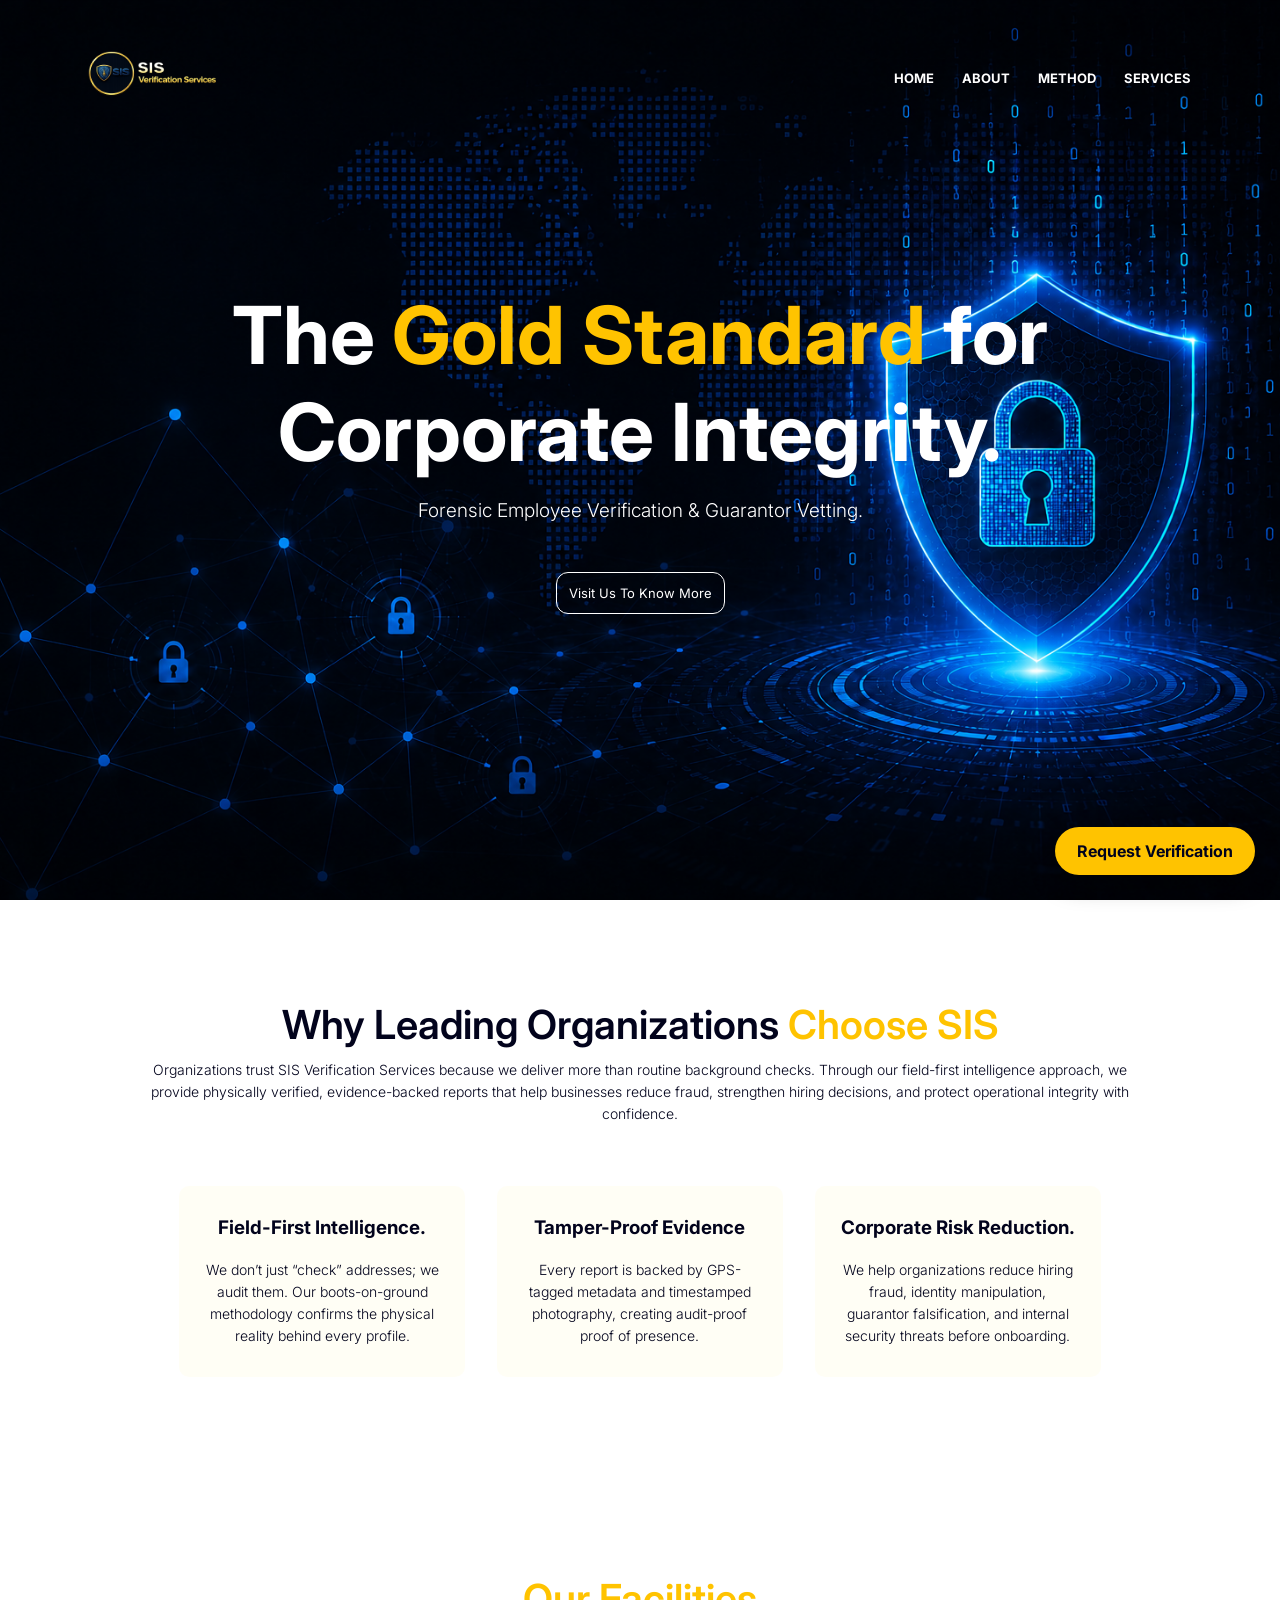
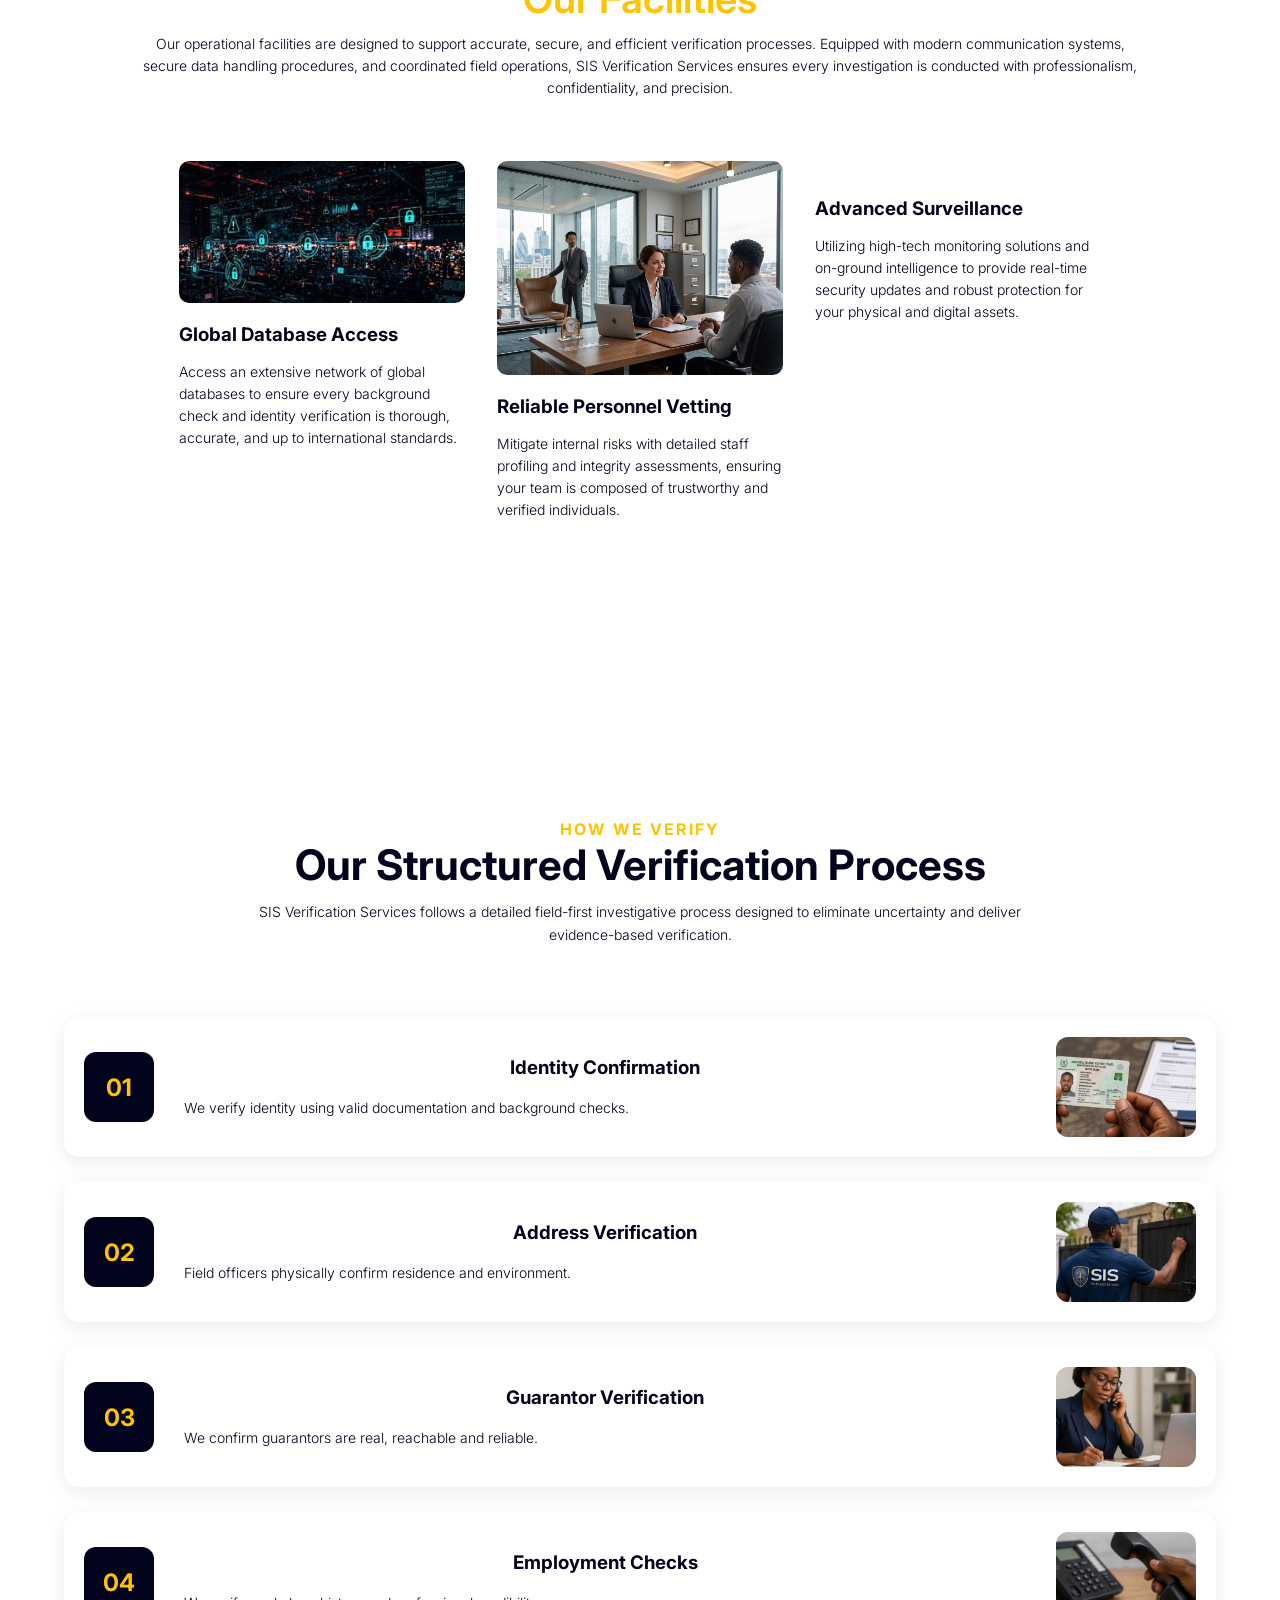
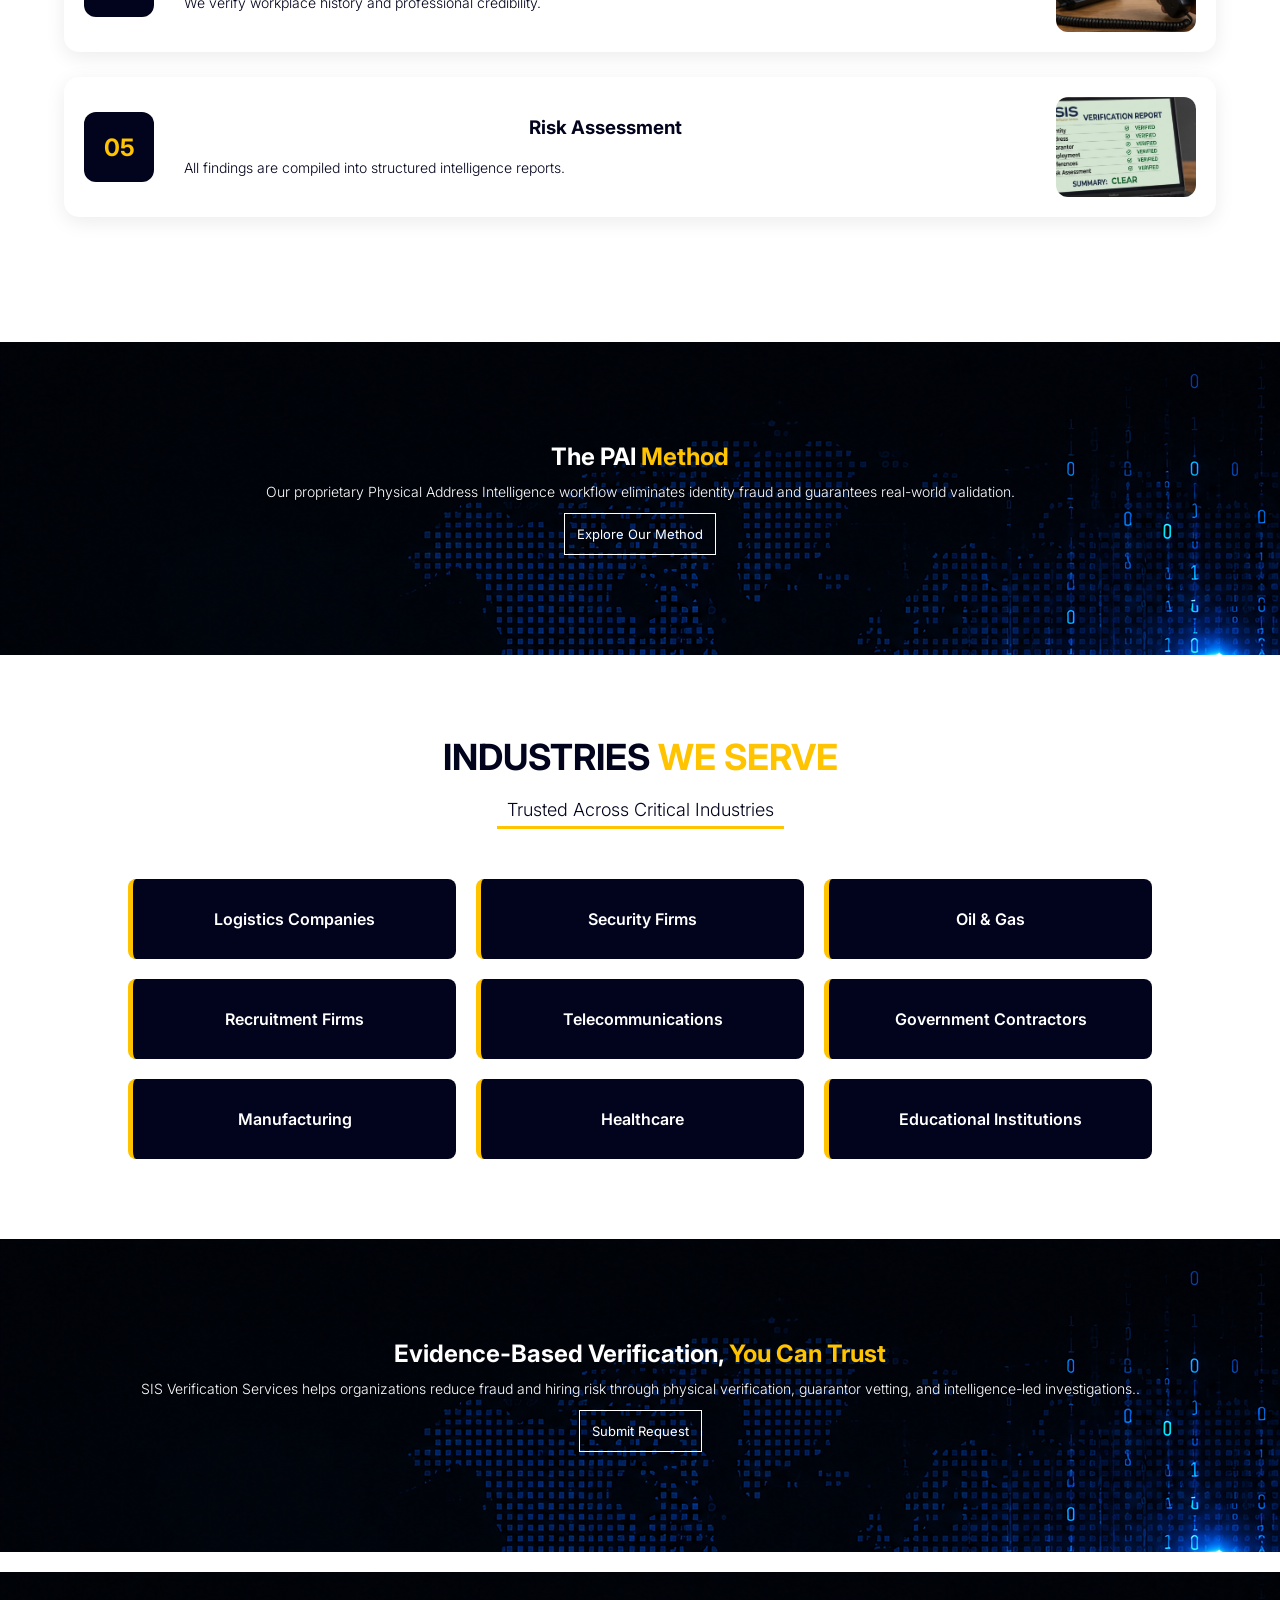
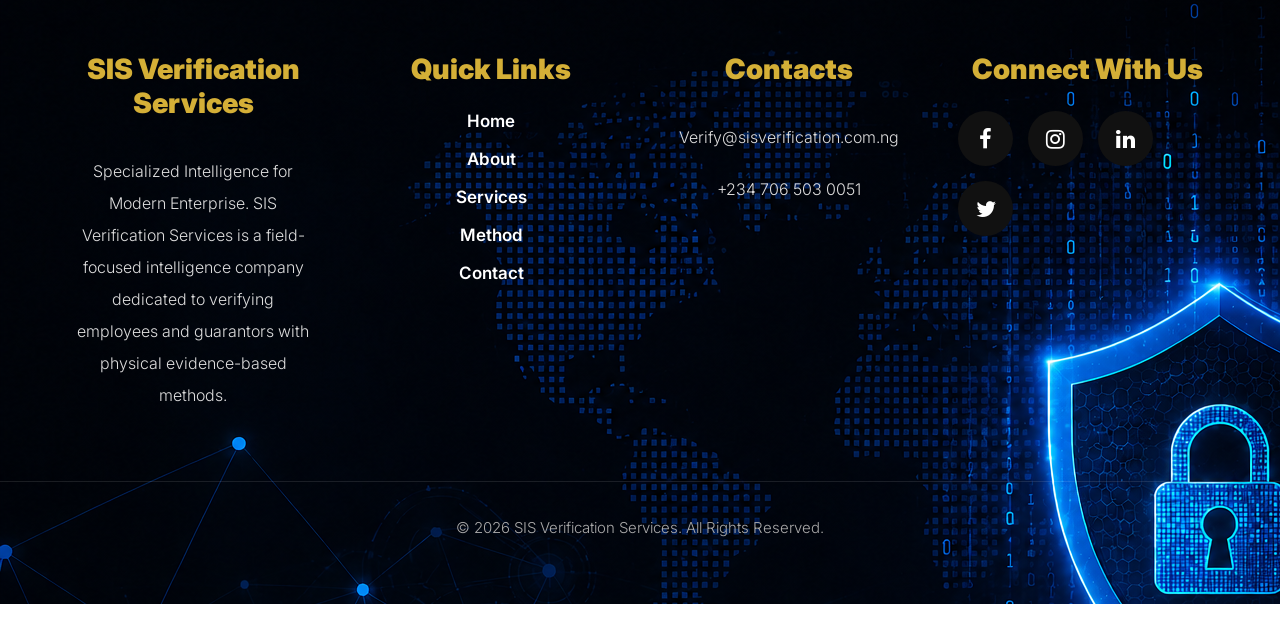
==== commit f1a215bc: "Update index.html" ====
--- a/index.html
+++ b/index.html
@@ -90,7 +90,7 @@
                     is composed of trustworthy and verified individuals.</p>
             </div>
             <div class="facilities-col">
-                <img src="./image/field monitoring.png" alt="">
+                <img src="./image/field monitoringe.png" alt="">
                 <h3>Advanced Surveillance</h3>
                 <p>Utilizing high-tech monitoring solutions and on-ground intelligence to provide real-time security
                     updates and robust protection for your physical and digital assets.</p>
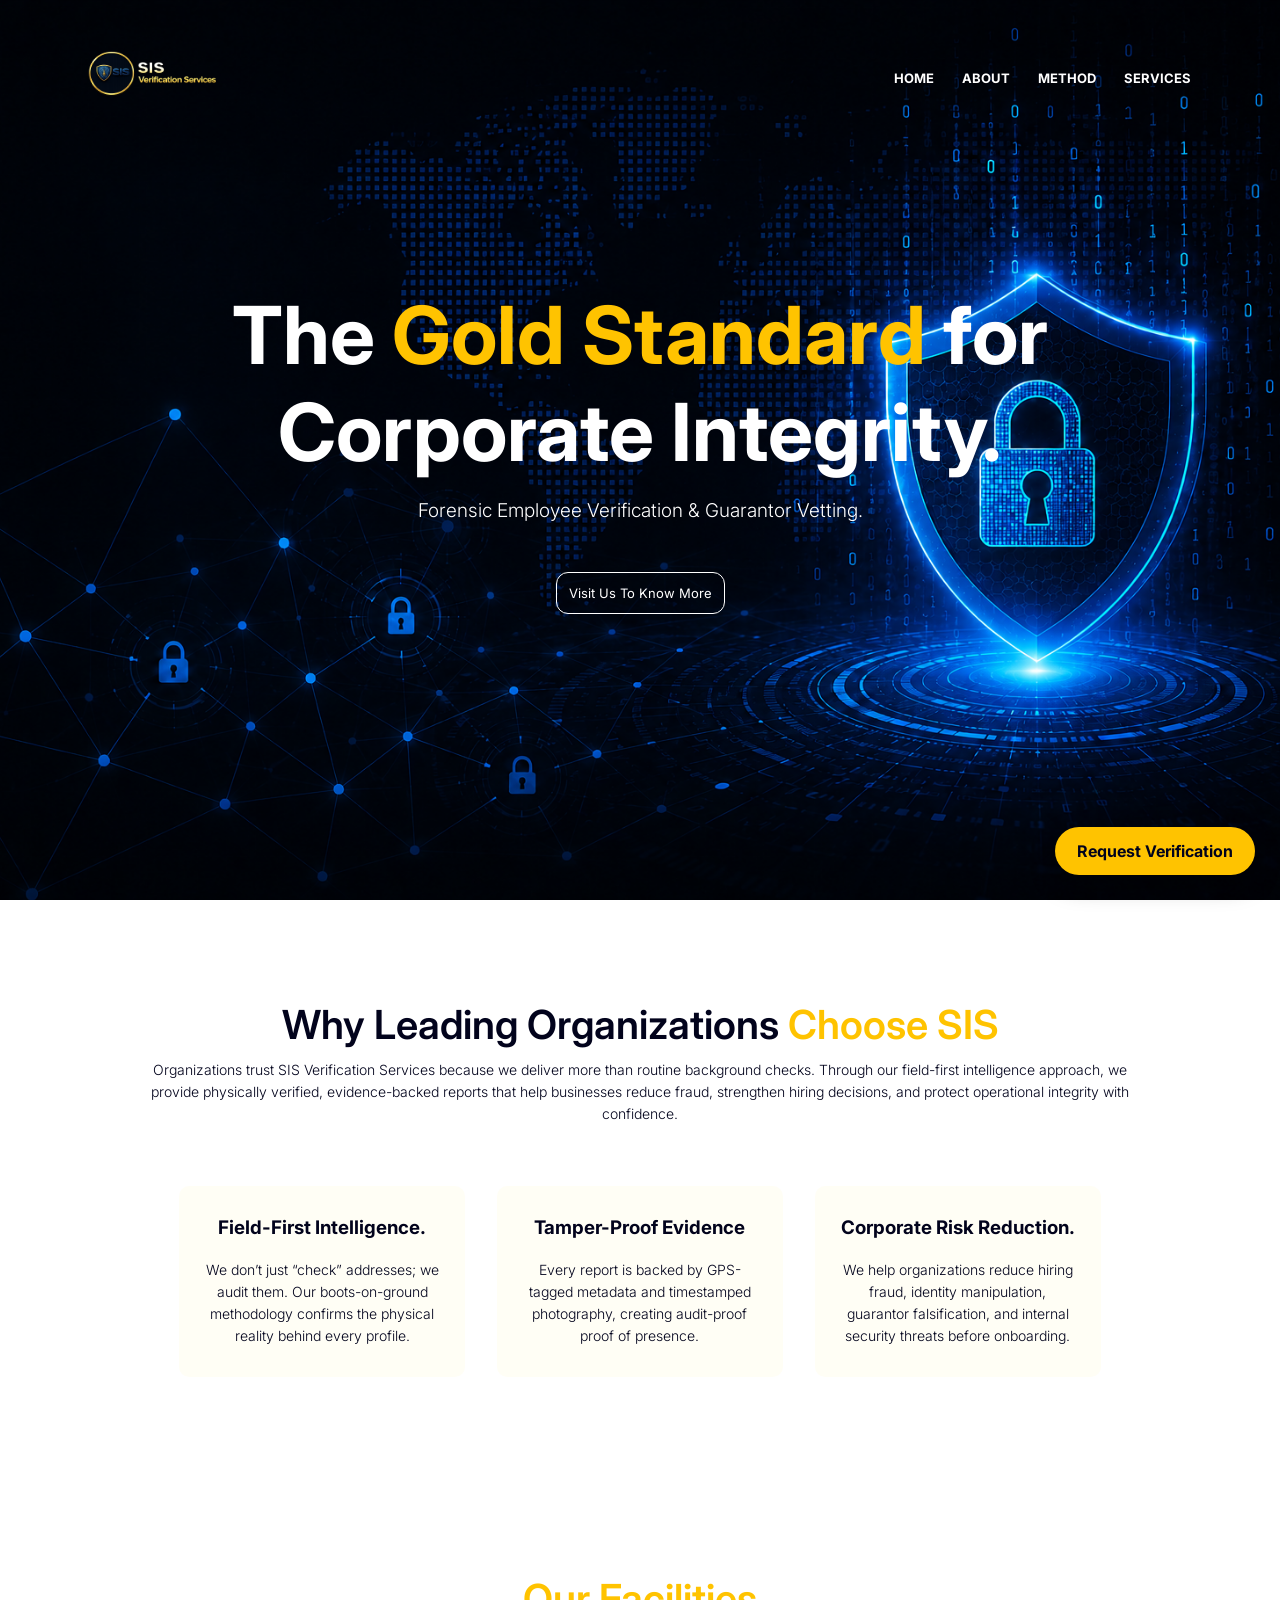
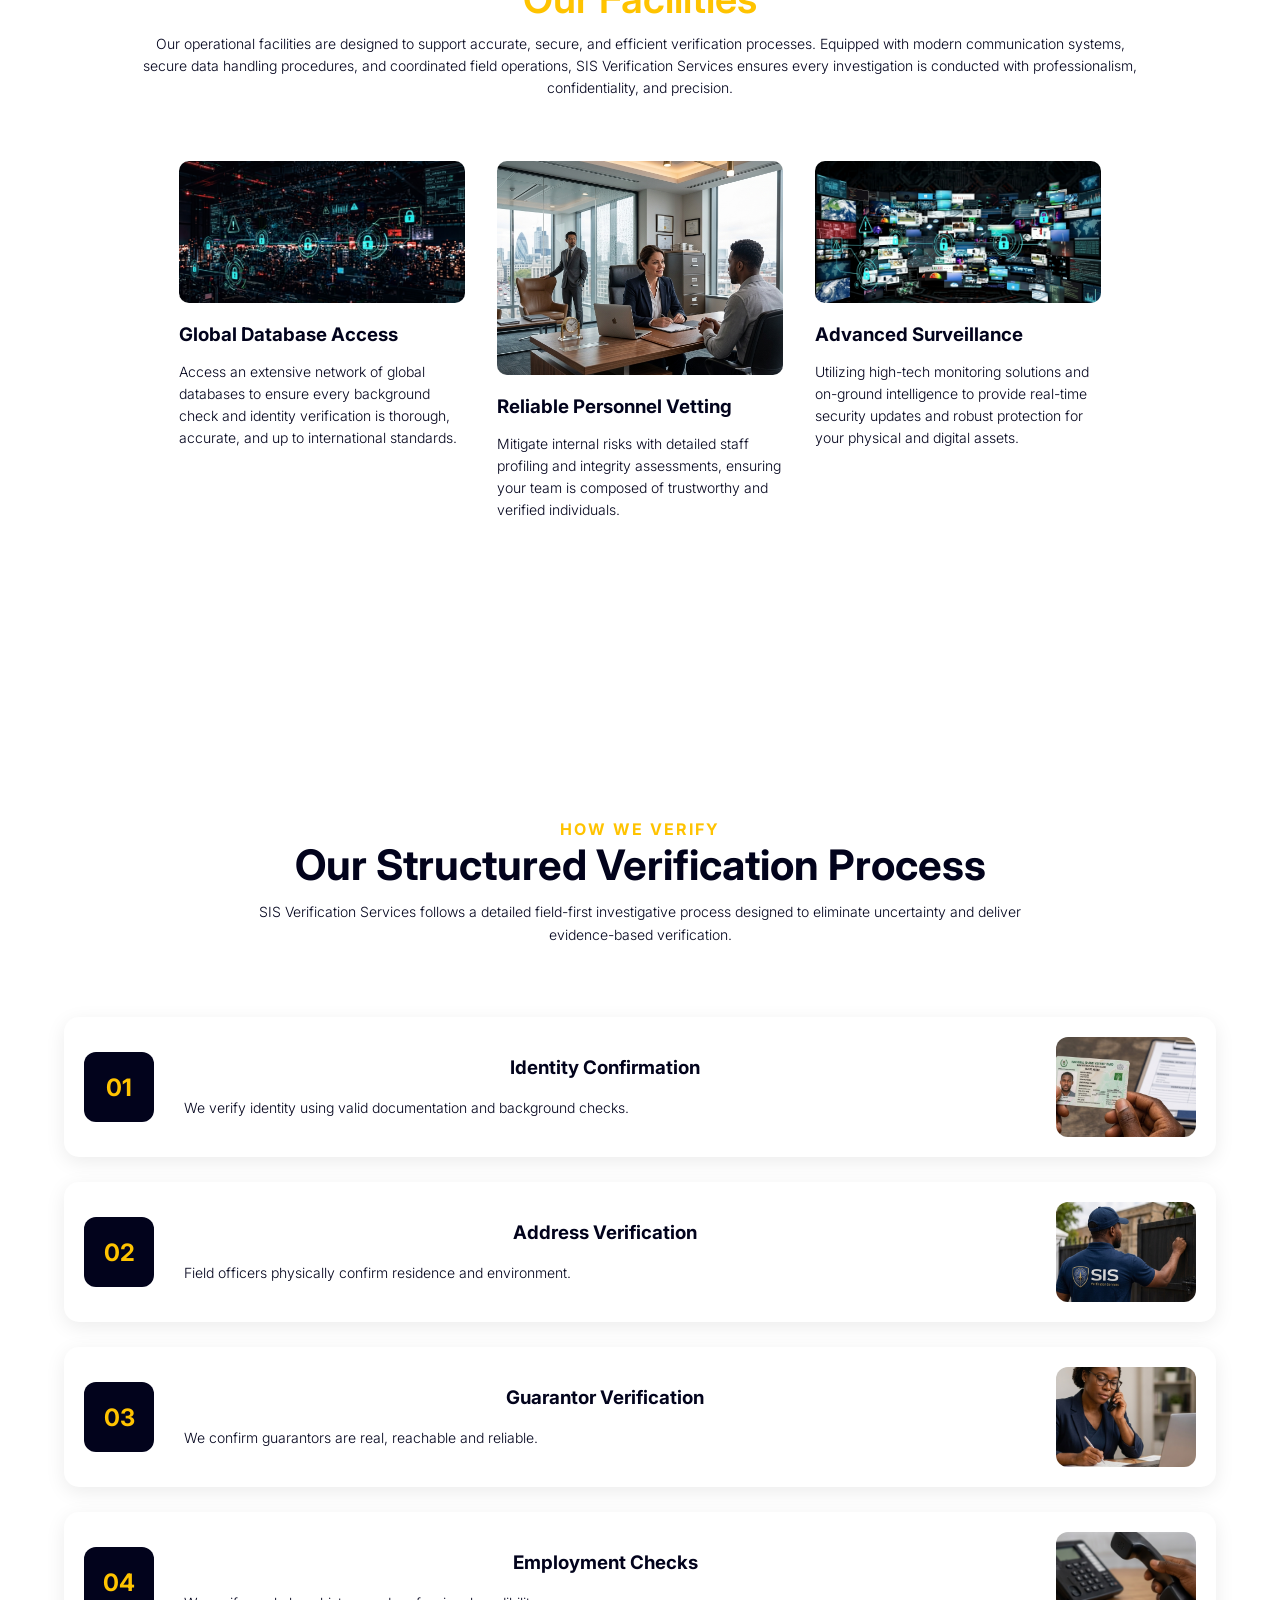
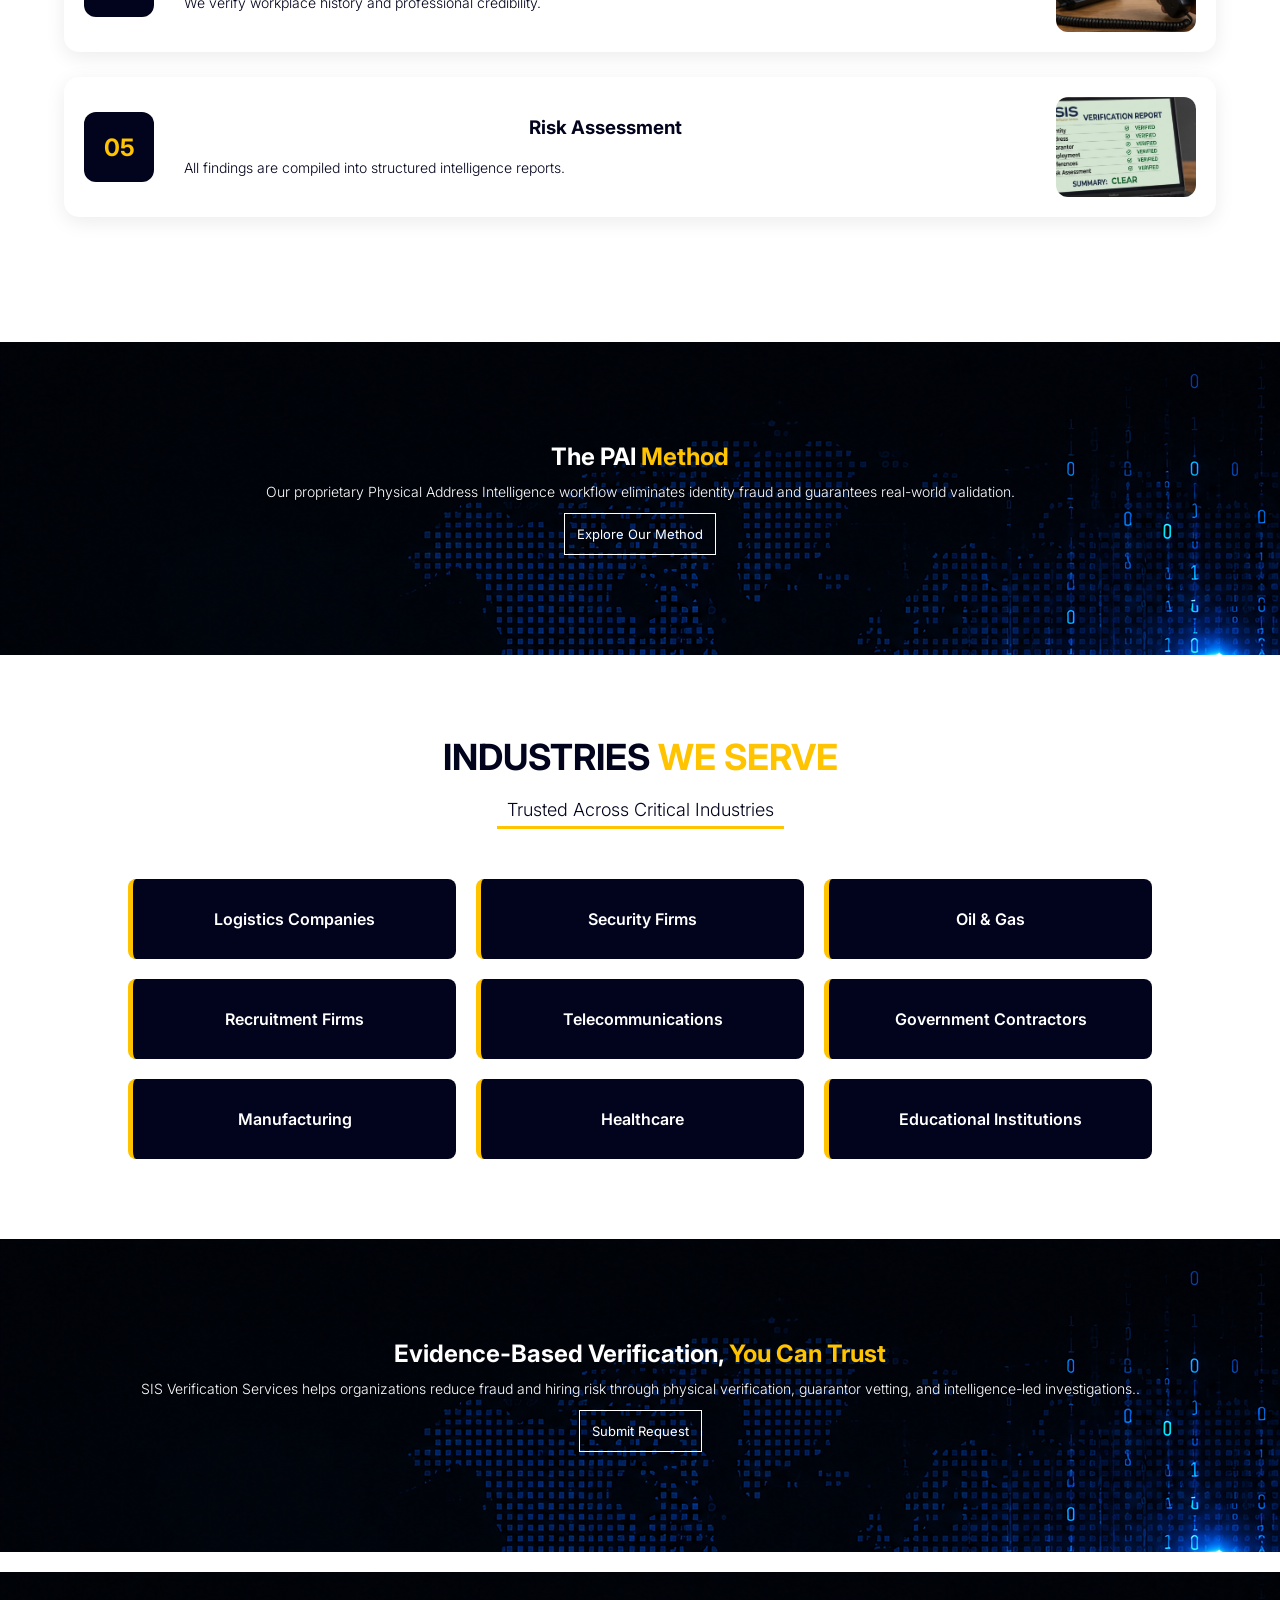
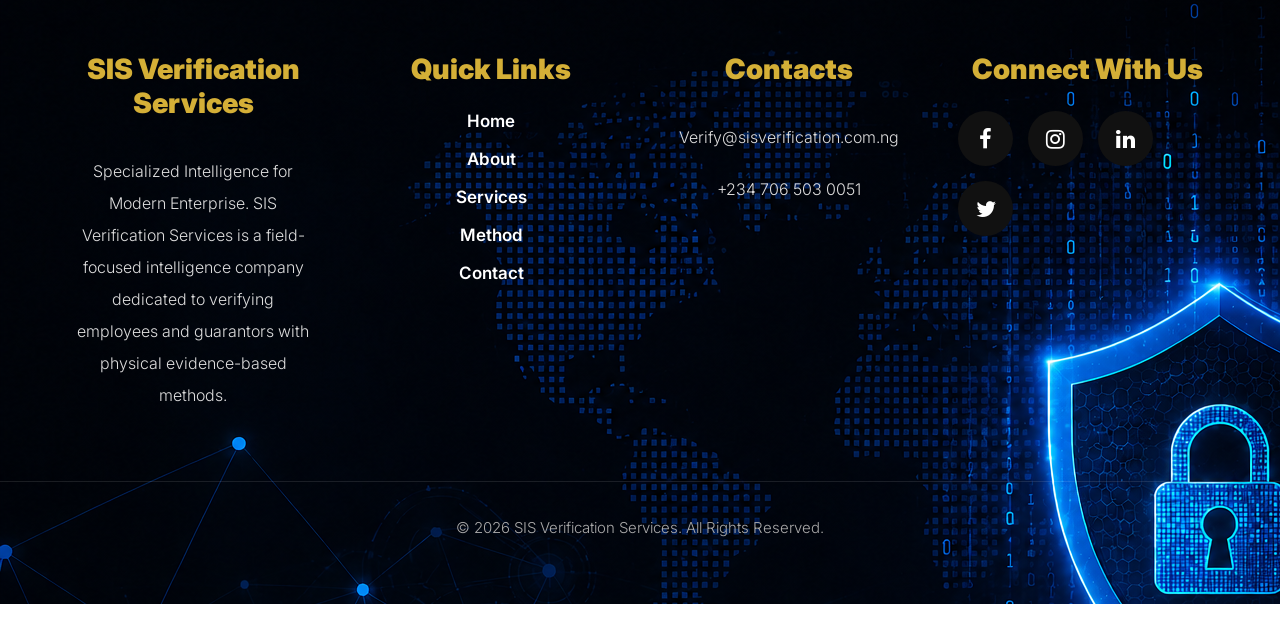
==== commit 8d006fbf: "CHANGES" ====
--- a/index.html
+++ b/index.html
@@ -90,7 +90,7 @@
                     is composed of trustworthy and verified individuals.</p>
             </div>
             <div class="facilities-col">
-                <img src="./image/field monitoringe.png" alt="">
+                <img src="./image/field monitoring.png" alt="">
                 <h3>Advanced Surveillance</h3>
                 <p>Utilizing high-tech monitoring solutions and on-ground intelligence to provide real-time security
                     updates and robust protection for your physical and digital assets.</p>
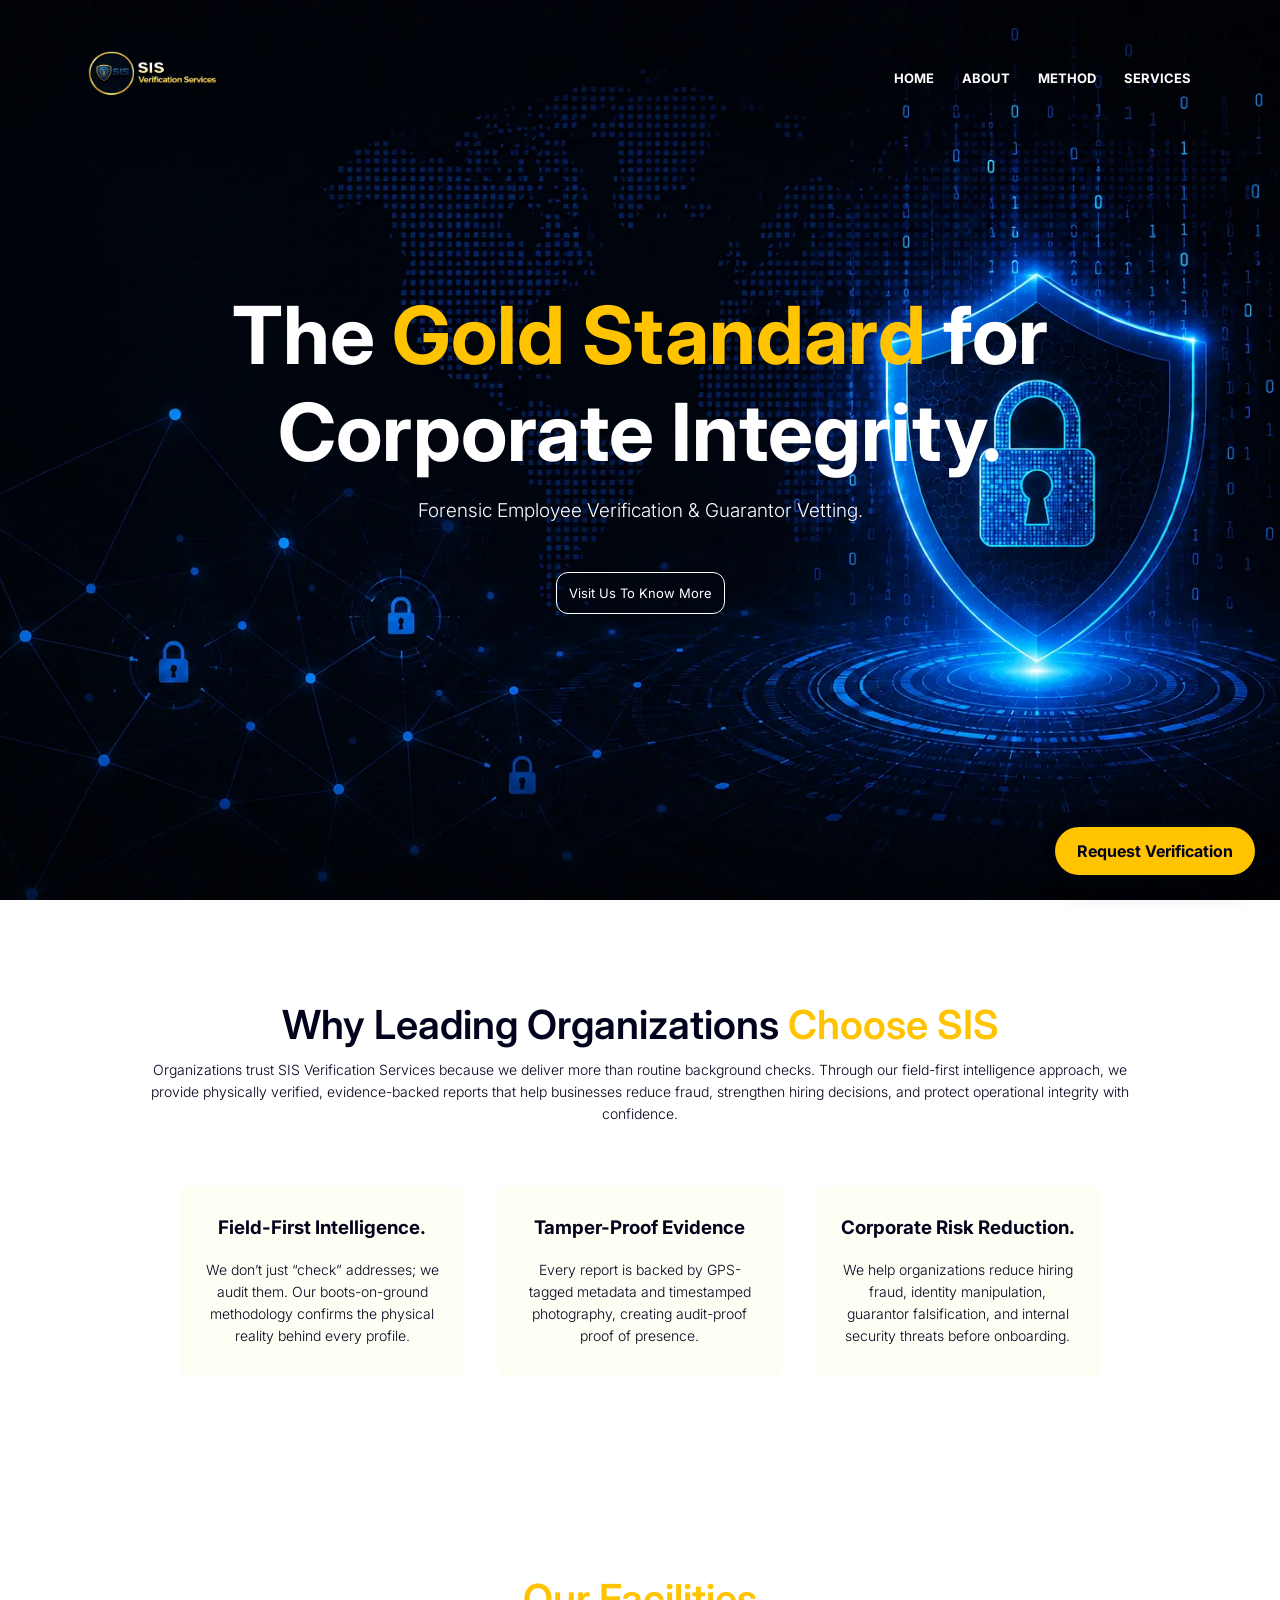
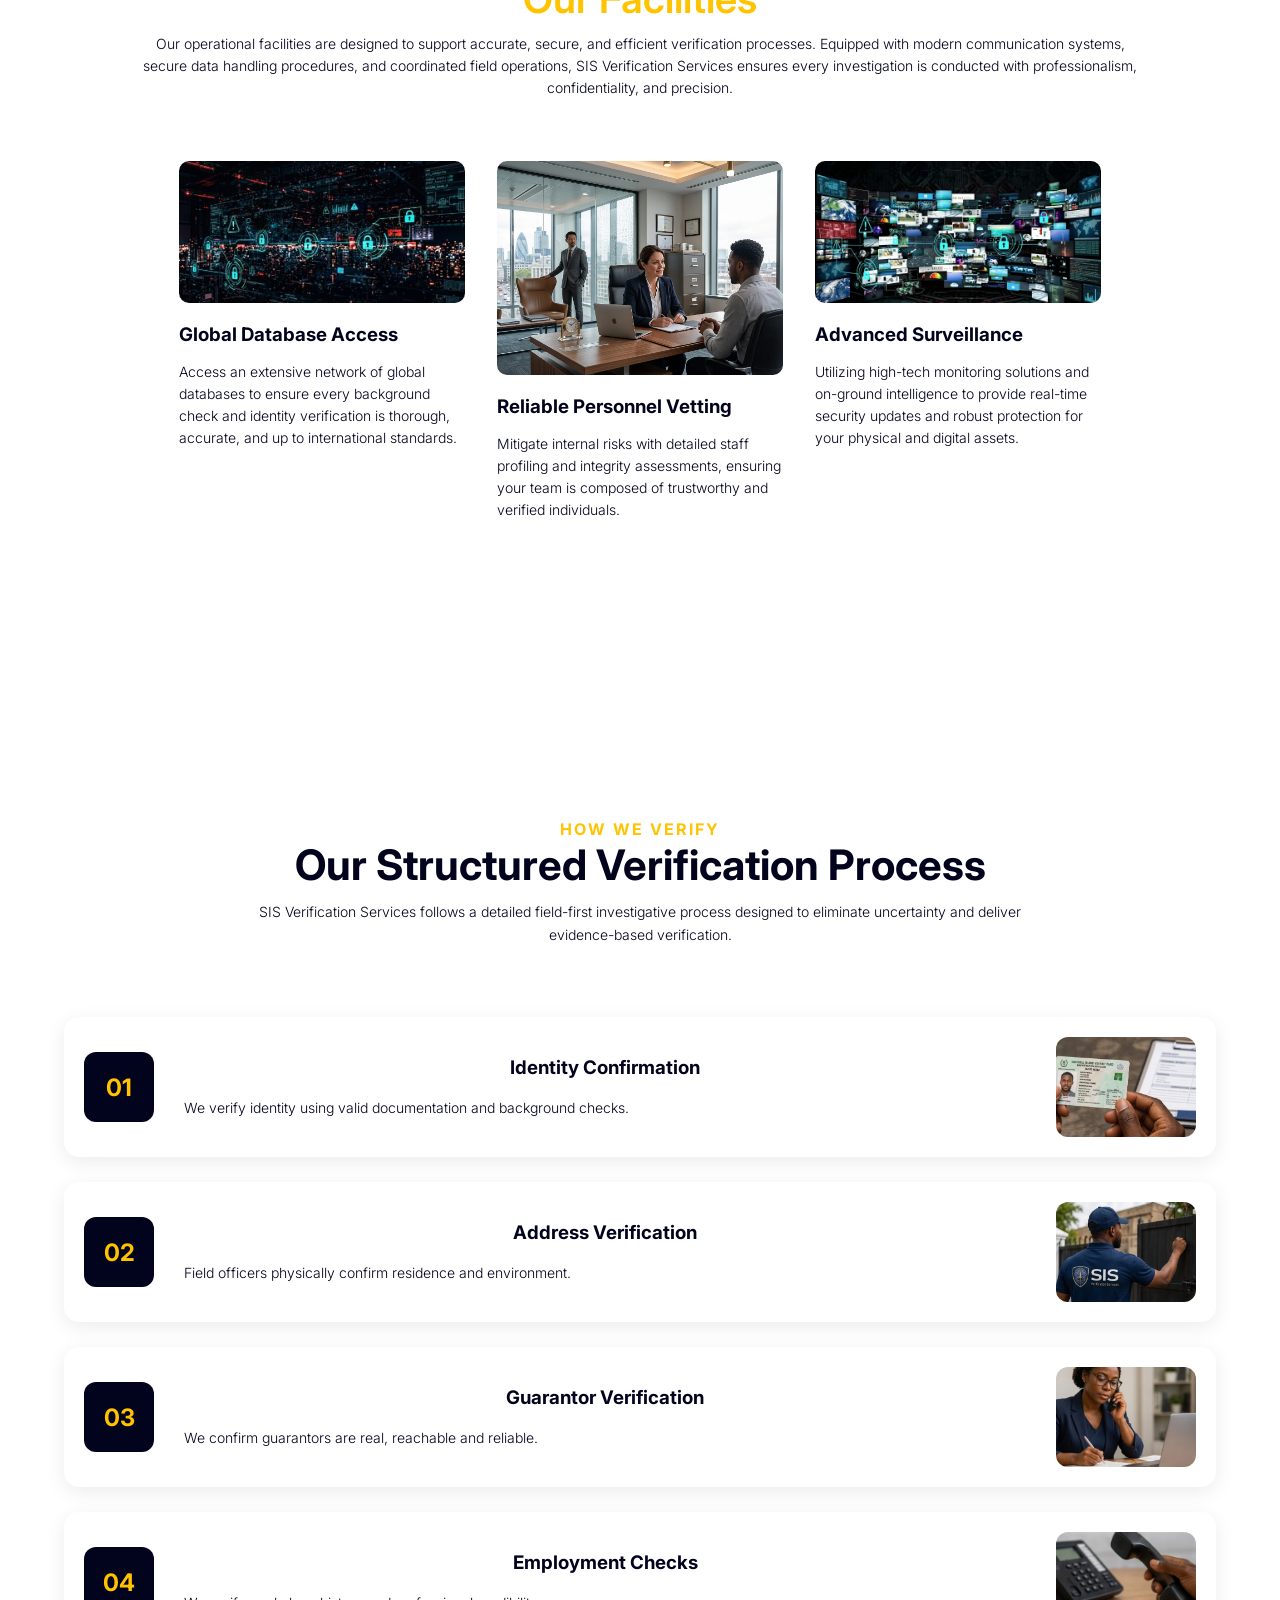
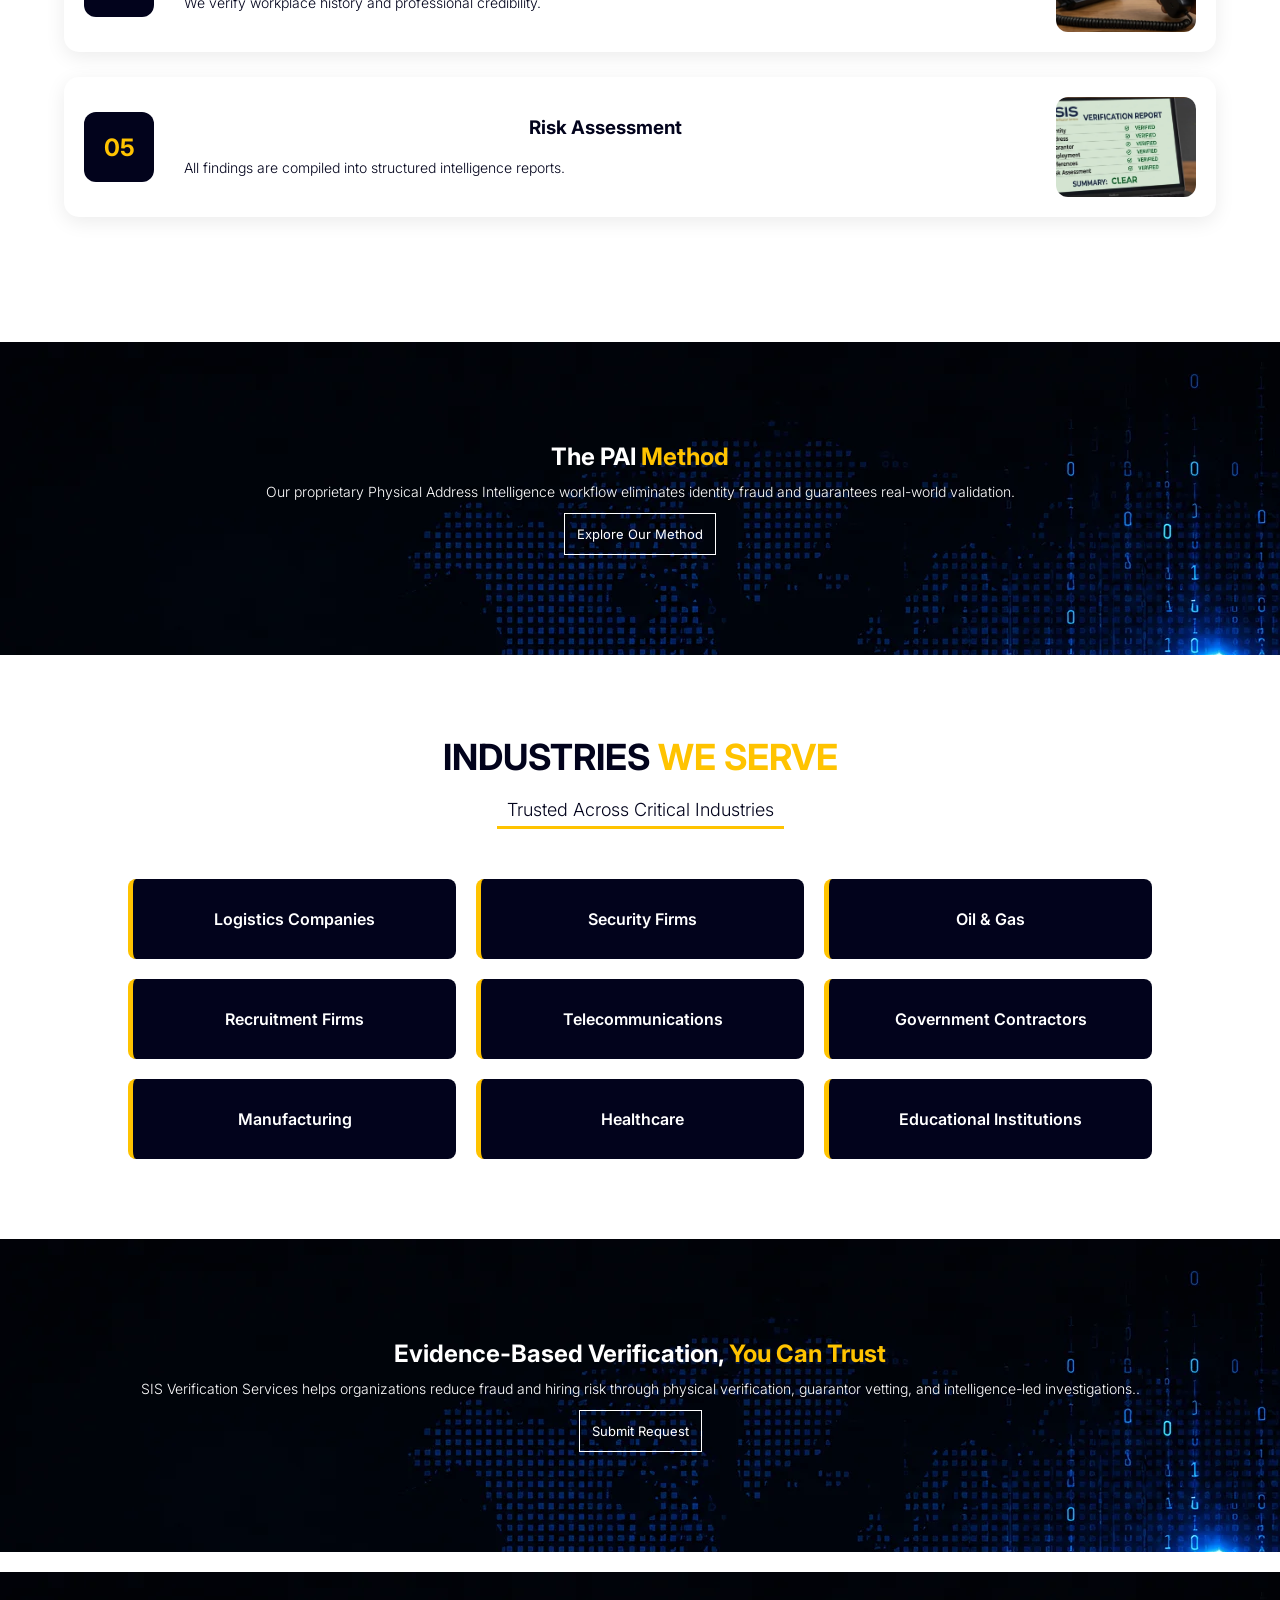
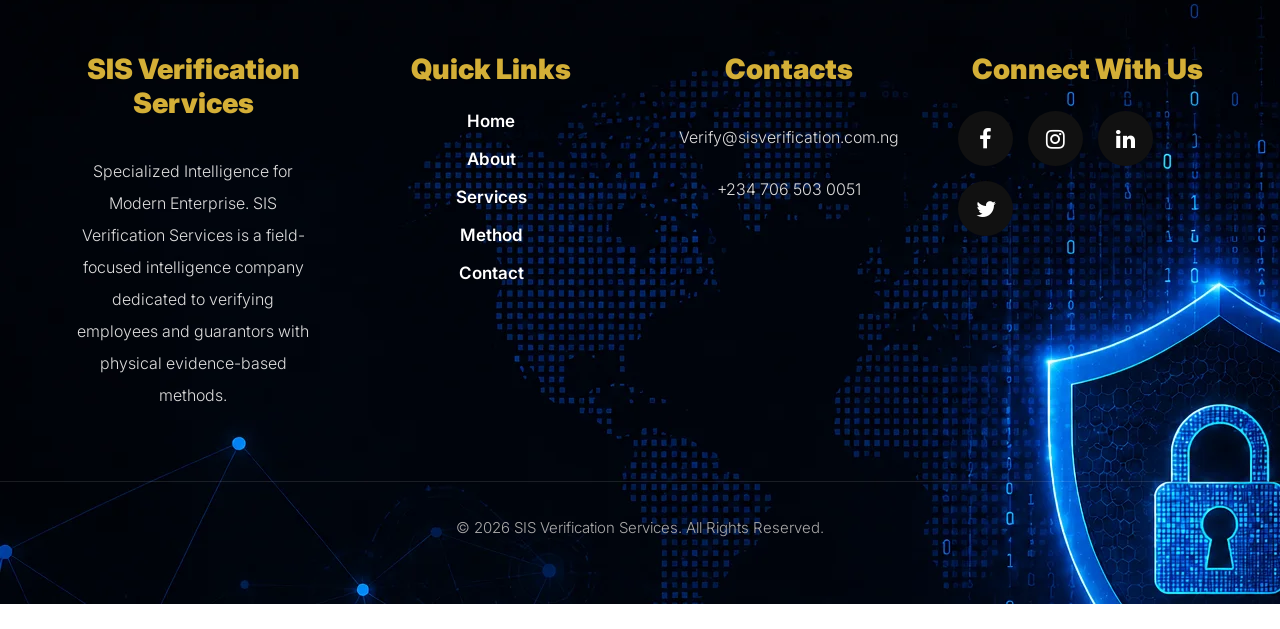
==== commit 2b068486: "image changes" ====
--- a/index.html
+++ b/index.html
@@ -16,7 +16,7 @@
 <body>
     <section class="header" id="dynamic-header">
         <nav>
-            <a href="index.html"><img src="./image/loog0transparent.png" height="100" width="100"></a>
+            <a href="index.html"><img src="./image/loog0transparent.webp" height="100" width="100"></a>
             <div class="nav-links" id="nav-links">
                 <i class="fa fa-times" onclick="hideMenu()"></i>
                 <ul>
@@ -78,19 +78,19 @@
 
         <div class="row">
             <div class="facilities-col">
-                <img src="./image/database.png" alt="">
+                <img src="./image/database.webp" alt="">
                 <h3>Global Database Access</h3>
                 <p>Access an extensive network of global databases to ensure every background check and identity
                     verification is thorough, accurate, and up to international standards.</p>
             </div>
             <div class="facilities-col">
-                <img src="./image/staff.png" alt="">
+                <img src="./image/staff.webp" alt="">
                 <h3>Reliable Personnel Vetting</h3>
                 <p>Mitigate internal risks with detailed staff profiling and integrity assessments, ensuring your team
                     is composed of trustworthy and verified individuals.</p>
             </div>
             <div class="facilities-col">
-                <img src="./image/field monitoring.png" alt="">
+                <img src="./image/field monitoring.webp" alt="">
                 <h3>Advanced Surveillance</h3>
                 <p>Utilizing high-tech monitoring solutions and on-ground intelligence to provide real-time security
                     updates and robust protection for your physical and digital assets.</p>
@@ -132,7 +132,7 @@
                     </div>
 
                     <div class="step-image">
-                        <img src="./image/STEP1.png" alt="Identity Verification">
+                        <img src="./image/STEP1.webp" alt="Identity Verification">
                     </div>
 
                 </div>
@@ -148,7 +148,7 @@
                     </div>
 
                     <div class="step-image">
-                        <img src="./image/step2.png" alt="Address Verification">
+                        <img src="./image/step2.webp" alt="Address Verification">
                     </div>
 
                 </div>
@@ -164,7 +164,7 @@
                     </div>
 
                     <div class="step-image">
-                        <img src="./image/step3.png" alt="Guarantor Verification">
+                        <img src="./image/step3.webp" alt="Guarantor Verification">
                     </div>
 
                 </div>
@@ -180,7 +180,7 @@
                     </div>
 
                     <div class="step-image">
-                        <img src="./image/step4.png" alt="Employment Check">
+                        <img src="./image/step4.webp" alt="Employment Check">
                     </div>
 
                 </div>
@@ -196,7 +196,7 @@
                     </div>
 
                     <div class="step-image">
-                        <img src="./image/step5.jpg" alt="Risk Assessment">
+                        <img src="./image/step5.webp" alt="Risk Assessment">
                     </div>
 
                 </div>
--- a/style.css
+++ b/style.css
@@ -19,7 +19,7 @@
 .header {
     min-height: 100vh;
     width: 100%;
-    background-image: url(./image/index\ background.png);
+    background-image: url(./image/index\ background.webp);
     background-position: center;
     background-size: cover;
     position: relative;
@@ -407,7 +407,7 @@
     justify-content: center;
     text-align: center;
     padding: 100px 20px;
-    background-image: url(./image/index\ background.png);
+    background-image: url(./image/index\ background.webp);
     color: rgb(255, 255, 255);
 }
 
@@ -499,7 +499,7 @@
     justify-content: center;
     text-align: center;
     padding: 100px 20px;
-    background-image: url(./image/index\ background.png);
+    background-image: url(./image/index\ background.webp);
     color: rgb(255, 255, 255);
 }
 
@@ -652,11 +652,11 @@
 
 
 
-/* Abour Us */
+/* About Us */
 .sub-header {
     height: 50vh;
     width: 100%;
-    background-image: url(./image/aboutpage\ \(1\).png);
+    background-image: url(./image/aboutpage\ \(1\).webp);
     background-position: center;
     background-size: cover;
     text-align: center;
@@ -881,7 +881,7 @@
 .method-header {
     height: 50vh;
     width: 100%;
-    background-image: url(./image/method\ logo\ \(1\).png);
+    background-image: url(./image/method\ logo\ \(1\).webp);
     background-position: center;
     background-size: cover;
     text-align: center;
@@ -1012,7 +1012,7 @@
 .serve-header {
     height: 50vh;
     width: 100%;
-    background-image: url(./image/service\ img.png);
+    background-image: url(./image/service\ img.webp);
     background-position: center;
     background-size: cover;
     text-align: center;
@@ -1216,7 +1216,7 @@
 
 .contact-section {
     padding: 100px 8%;
-    background-image: url(./image/method\ logo\ \(1\).png);
+    background-image: url(./image/method\ logo\ \(1\).webp);
 }
 
 .contact-header {
@@ -1238,7 +1238,7 @@
 .contact-form-header {
     height: 50vh;
     width: 100%;
-    background-image: url(./image/contactemp.png);
+    background-image: url(./image/contactemp.webp);
     background-position: center;
     background-size: cover;
     text-align: center;
@@ -1344,7 +1344,7 @@
 
 .footer{
 
-    background-image: url(./image/index\ background.png);
+    background-image: url(./image/index\ background.webp);
 
     color: #fff;
 
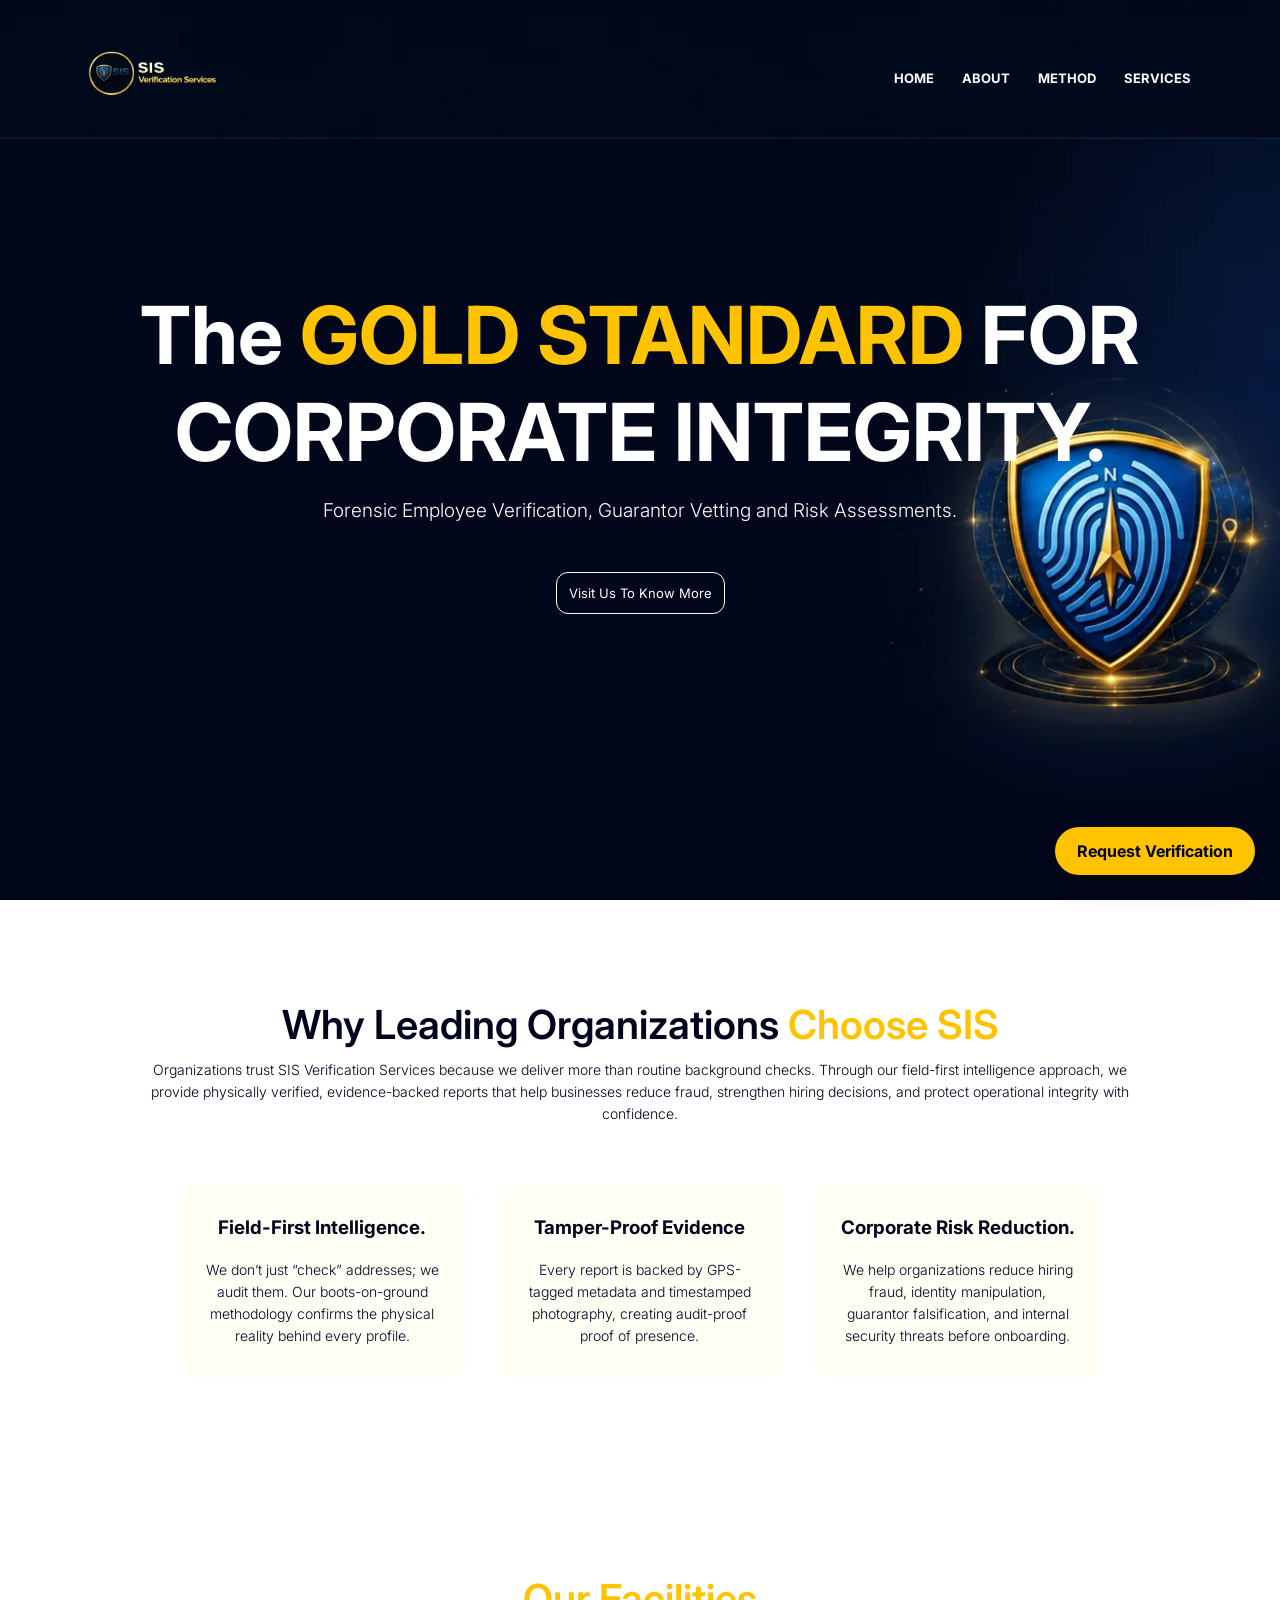
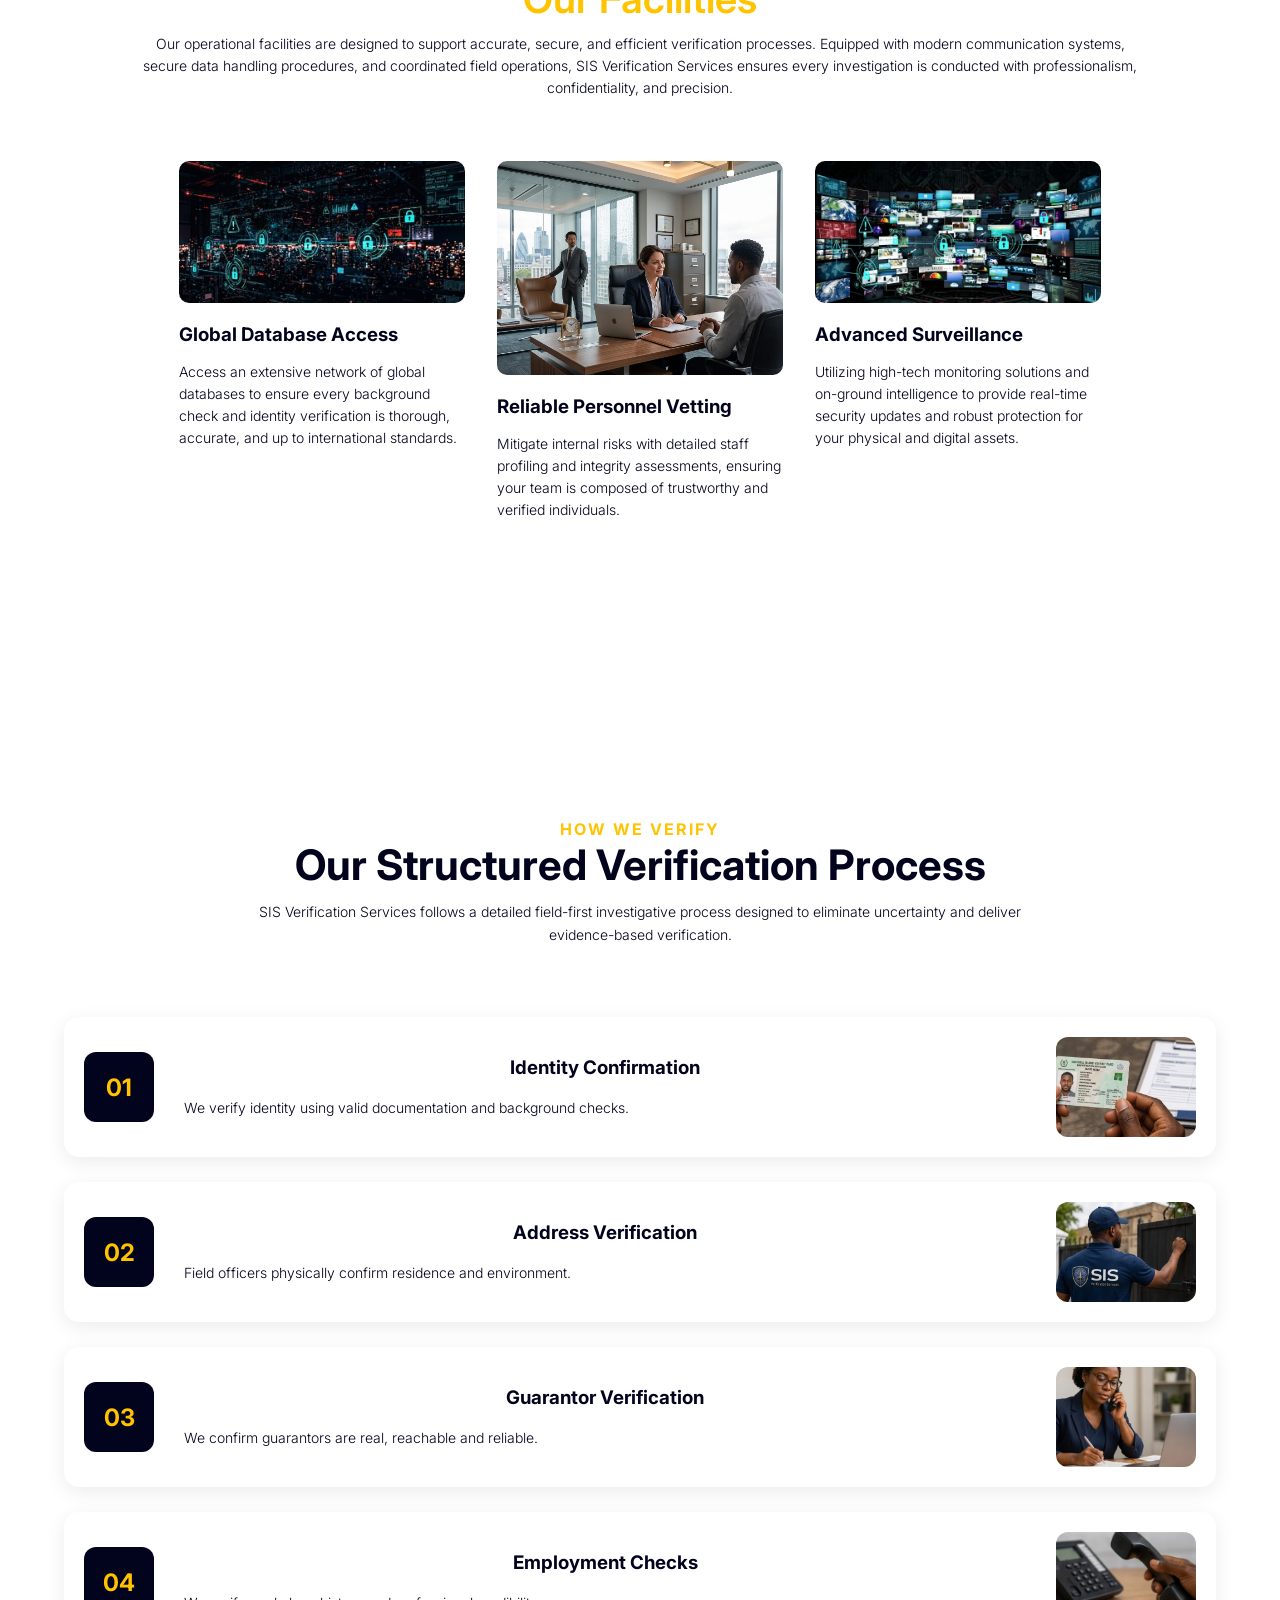
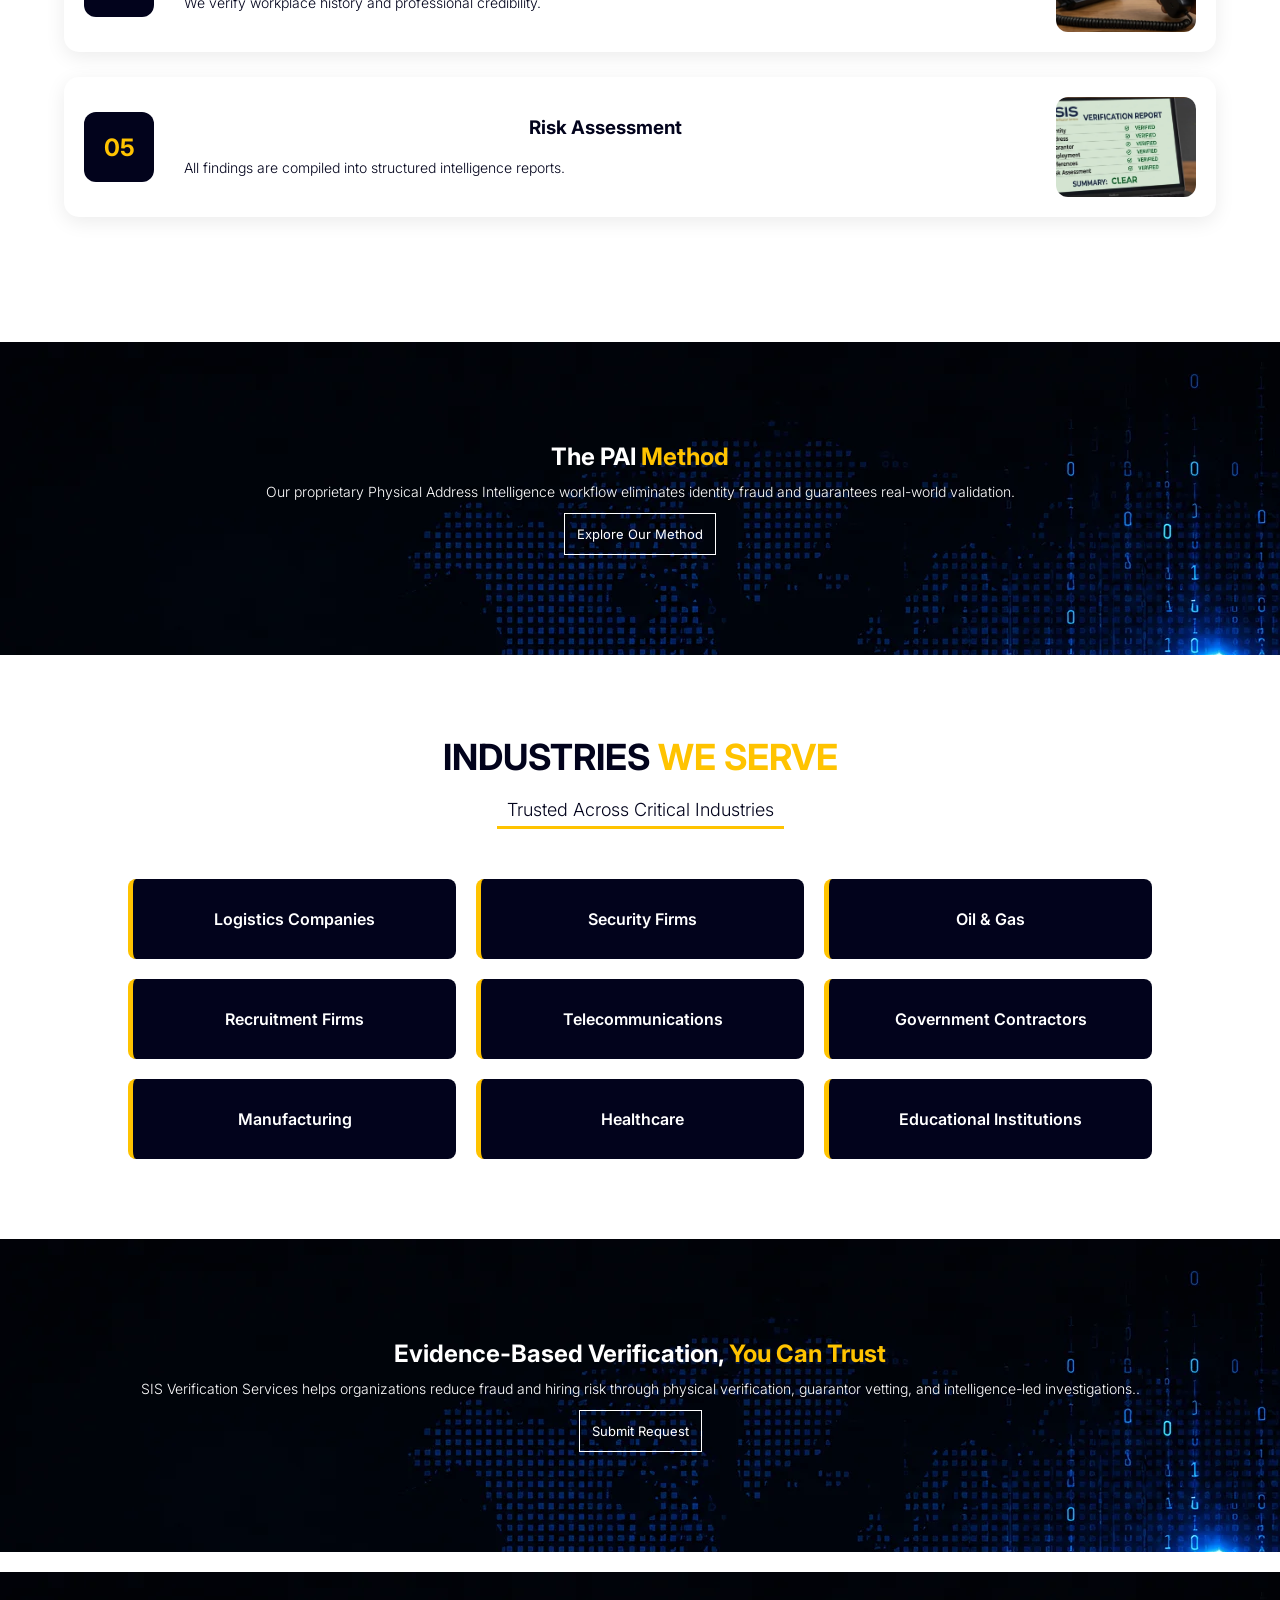
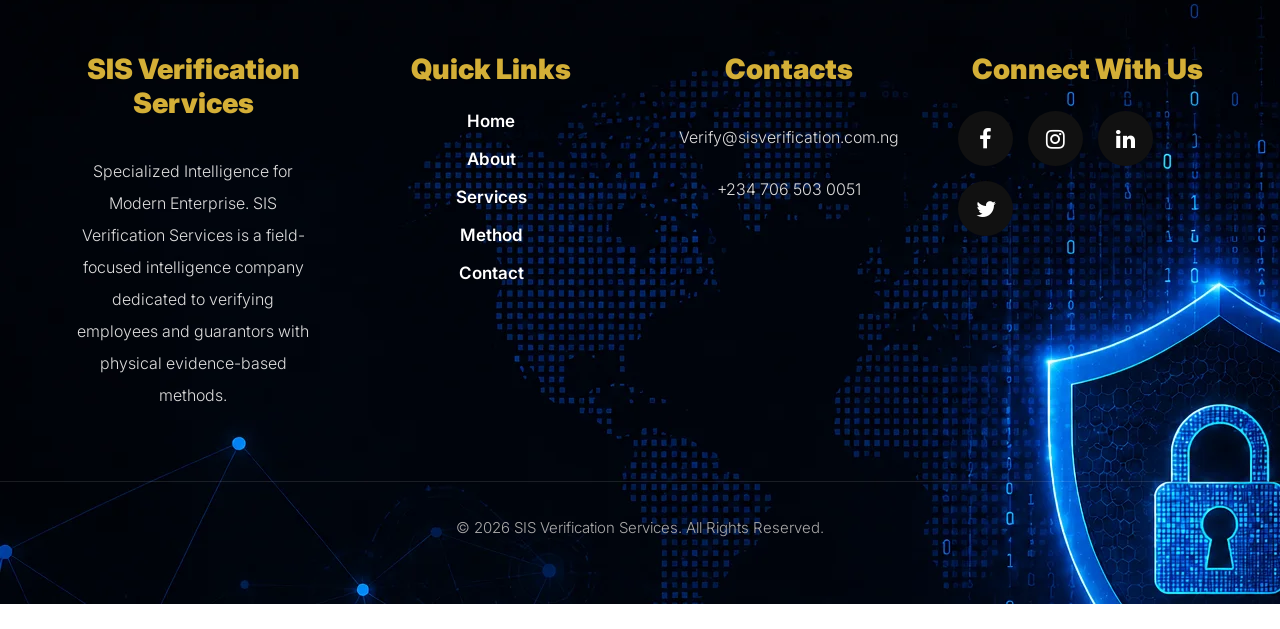
==== commit 08972366: "updated" ====
--- a/index.html
+++ b/index.html
@@ -32,8 +32,8 @@
 
         </nav>
         <div class="text-box">
-            <h1>The <span class="gold">Gold Standard</span> for Corporate Integrity.</h1>
-            <p>Forensic Employee Verification & Guarantor Vetting.</p>
+            <h1>The <span class="gold">GOLD STANDARD</span> FOR CORPORATE INTEGRITY.</h1>
+            <p>Forensic Employee Verification, Guarantor Vetting and Risk Assessments.</p>
             <a href="./about.html" class="hero-btn">Visit Us To Know More</a>
         </div>
 
--- a/style.css
+++ b/style.css
@@ -15,15 +15,22 @@
     padding: 0;
 }
 
-
 .header {
-    min-height: 100vh;
+    height: 100vh;   /* Adjust this value */
     width: 100%;
-    background-image: url(./image/index\ background.webp);
+    background-image: url(./image/newback.webp);
     background-position: center;
     background-size: cover;
     position: relative;
 }
+/* .header {
+    min-height: 100vh;
+    width: 100%;
+    background-image: url(./image/newback.webp);
+    background-position: center;
+    background-size: cover;
+    position: relative;
+} */
 
 nav {
     display: flex;
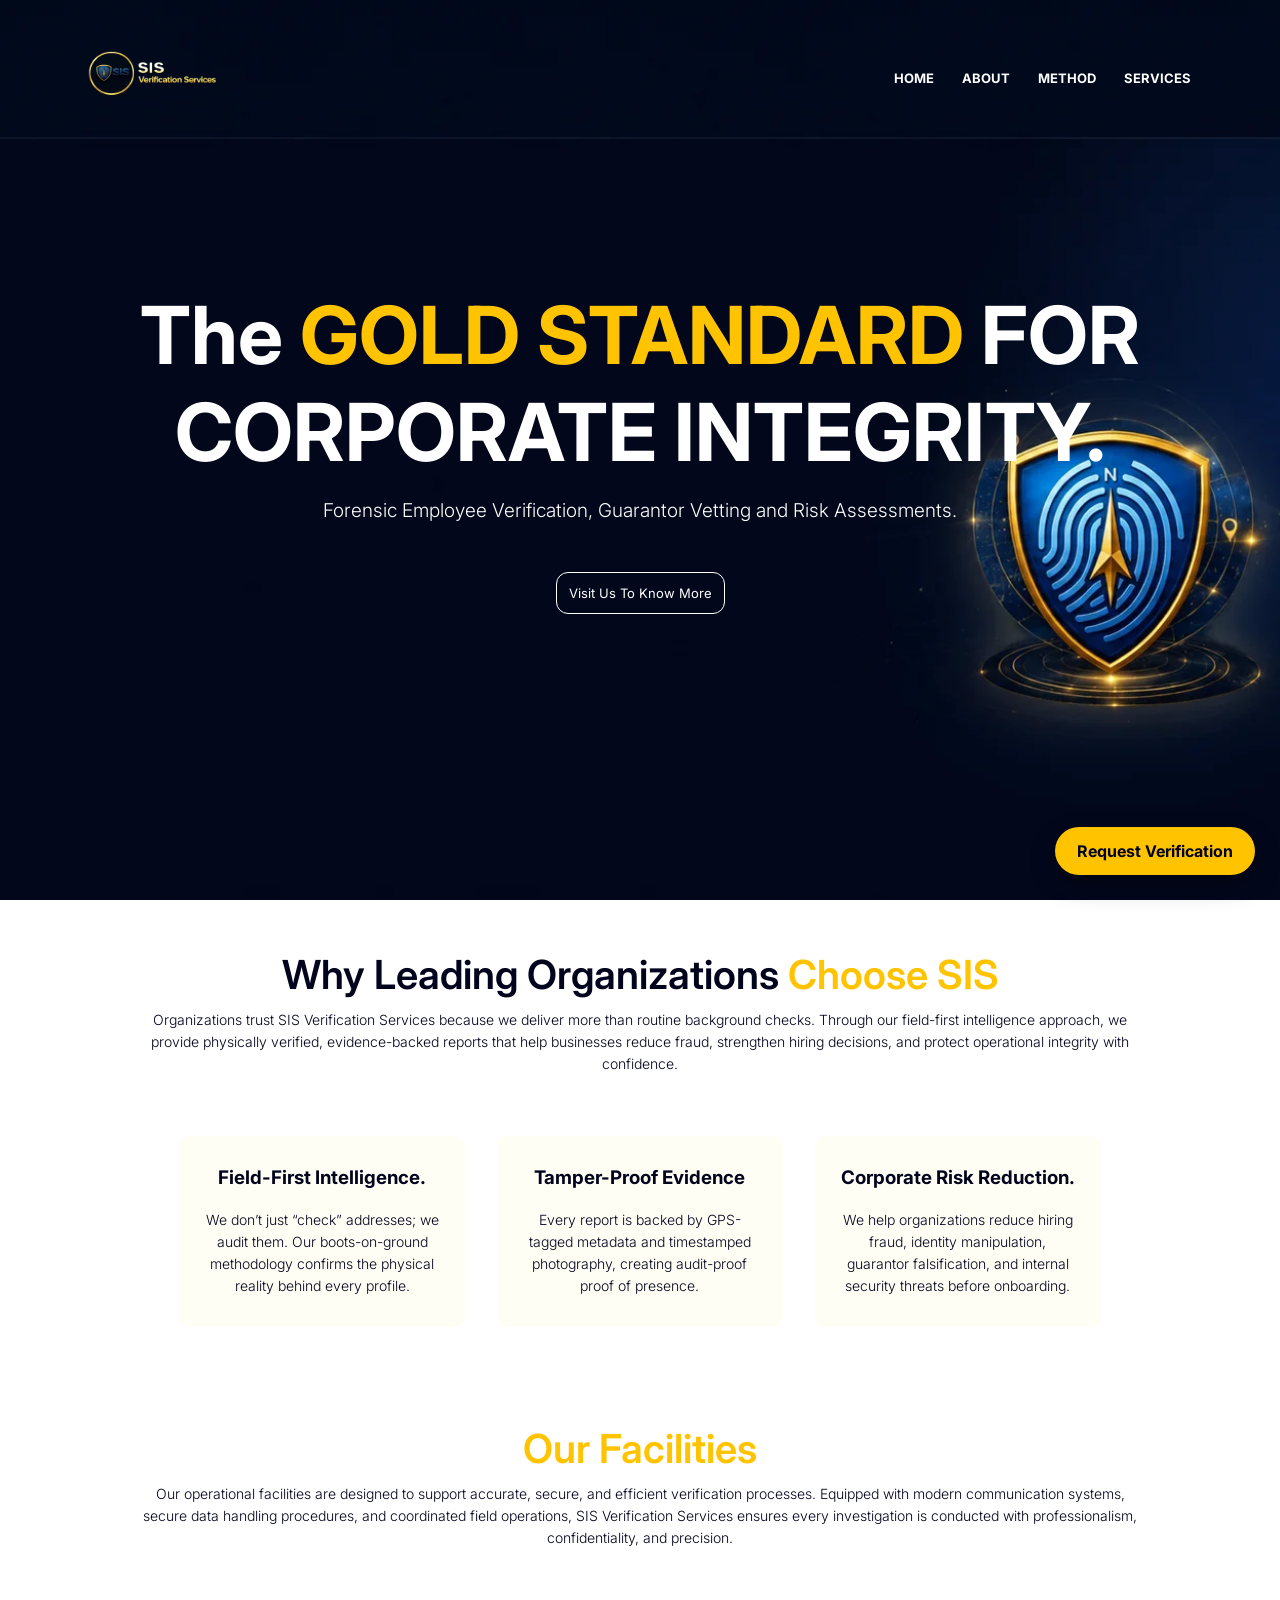
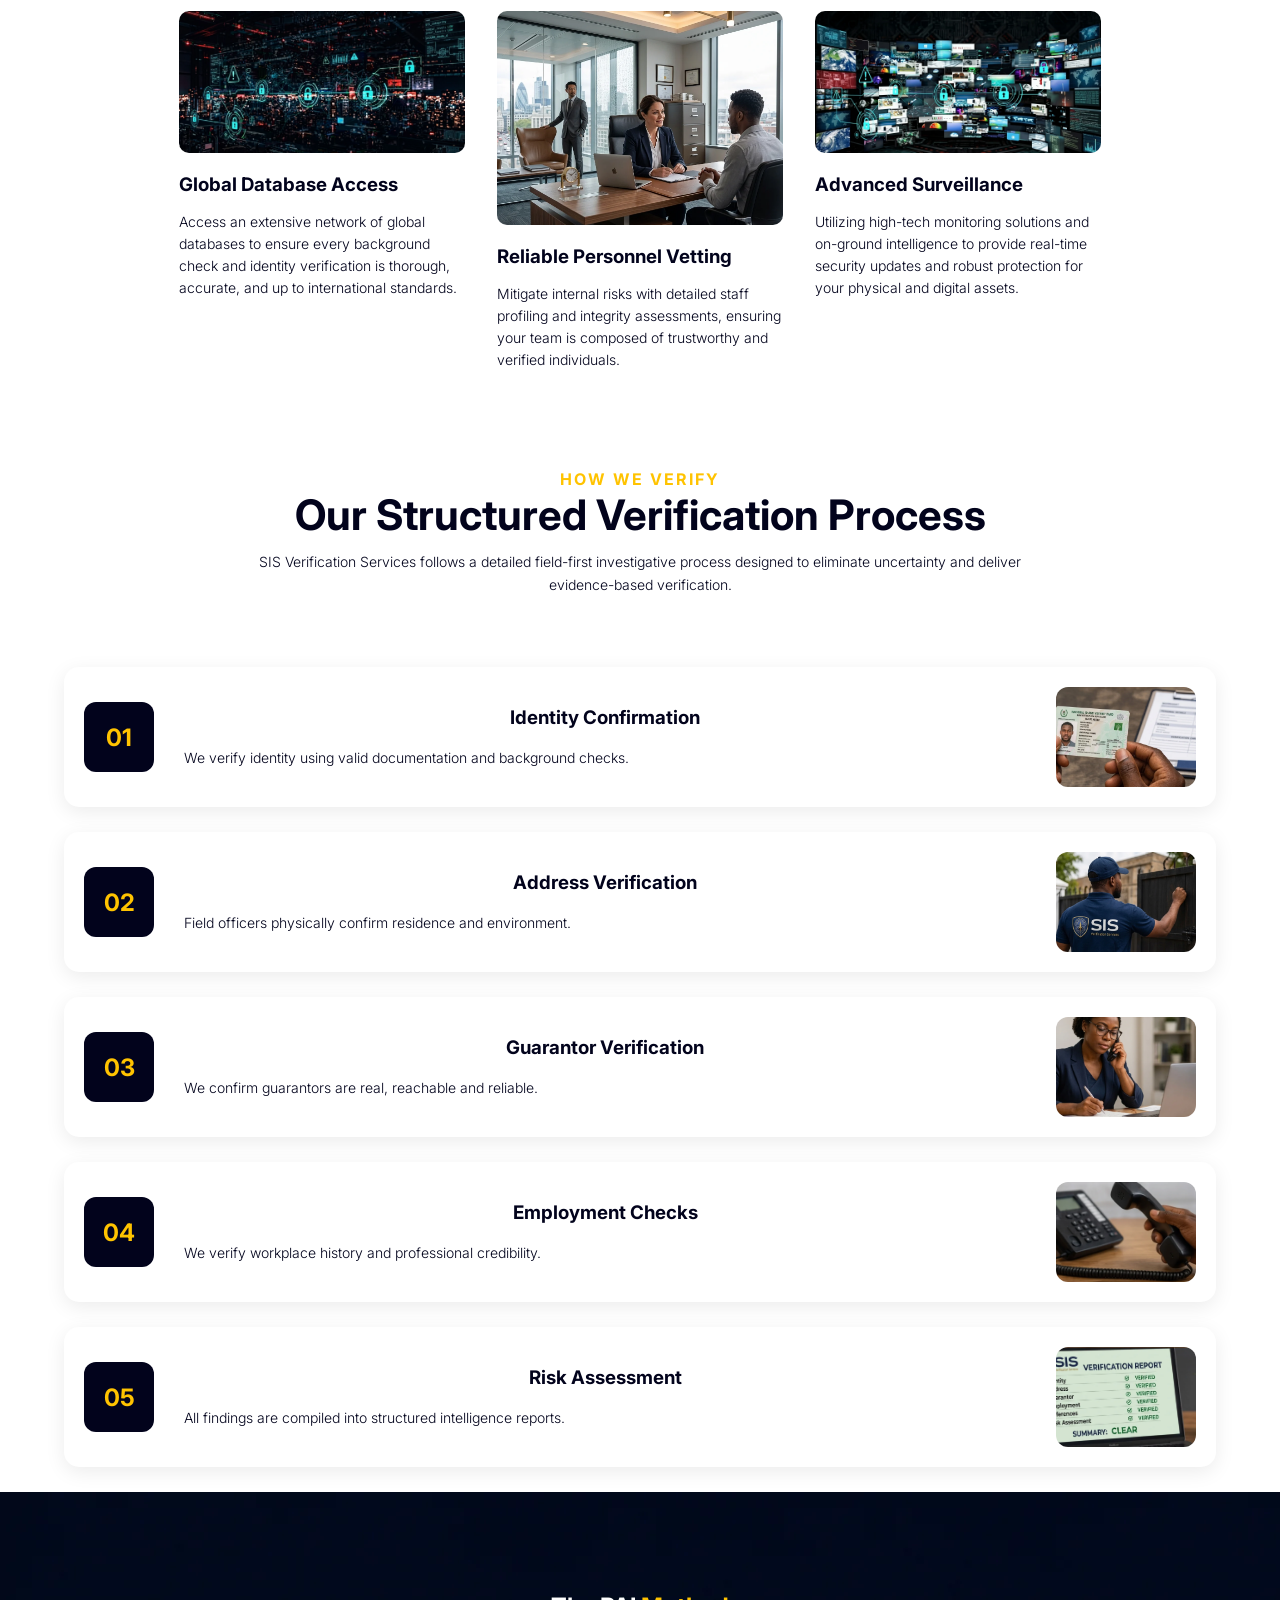
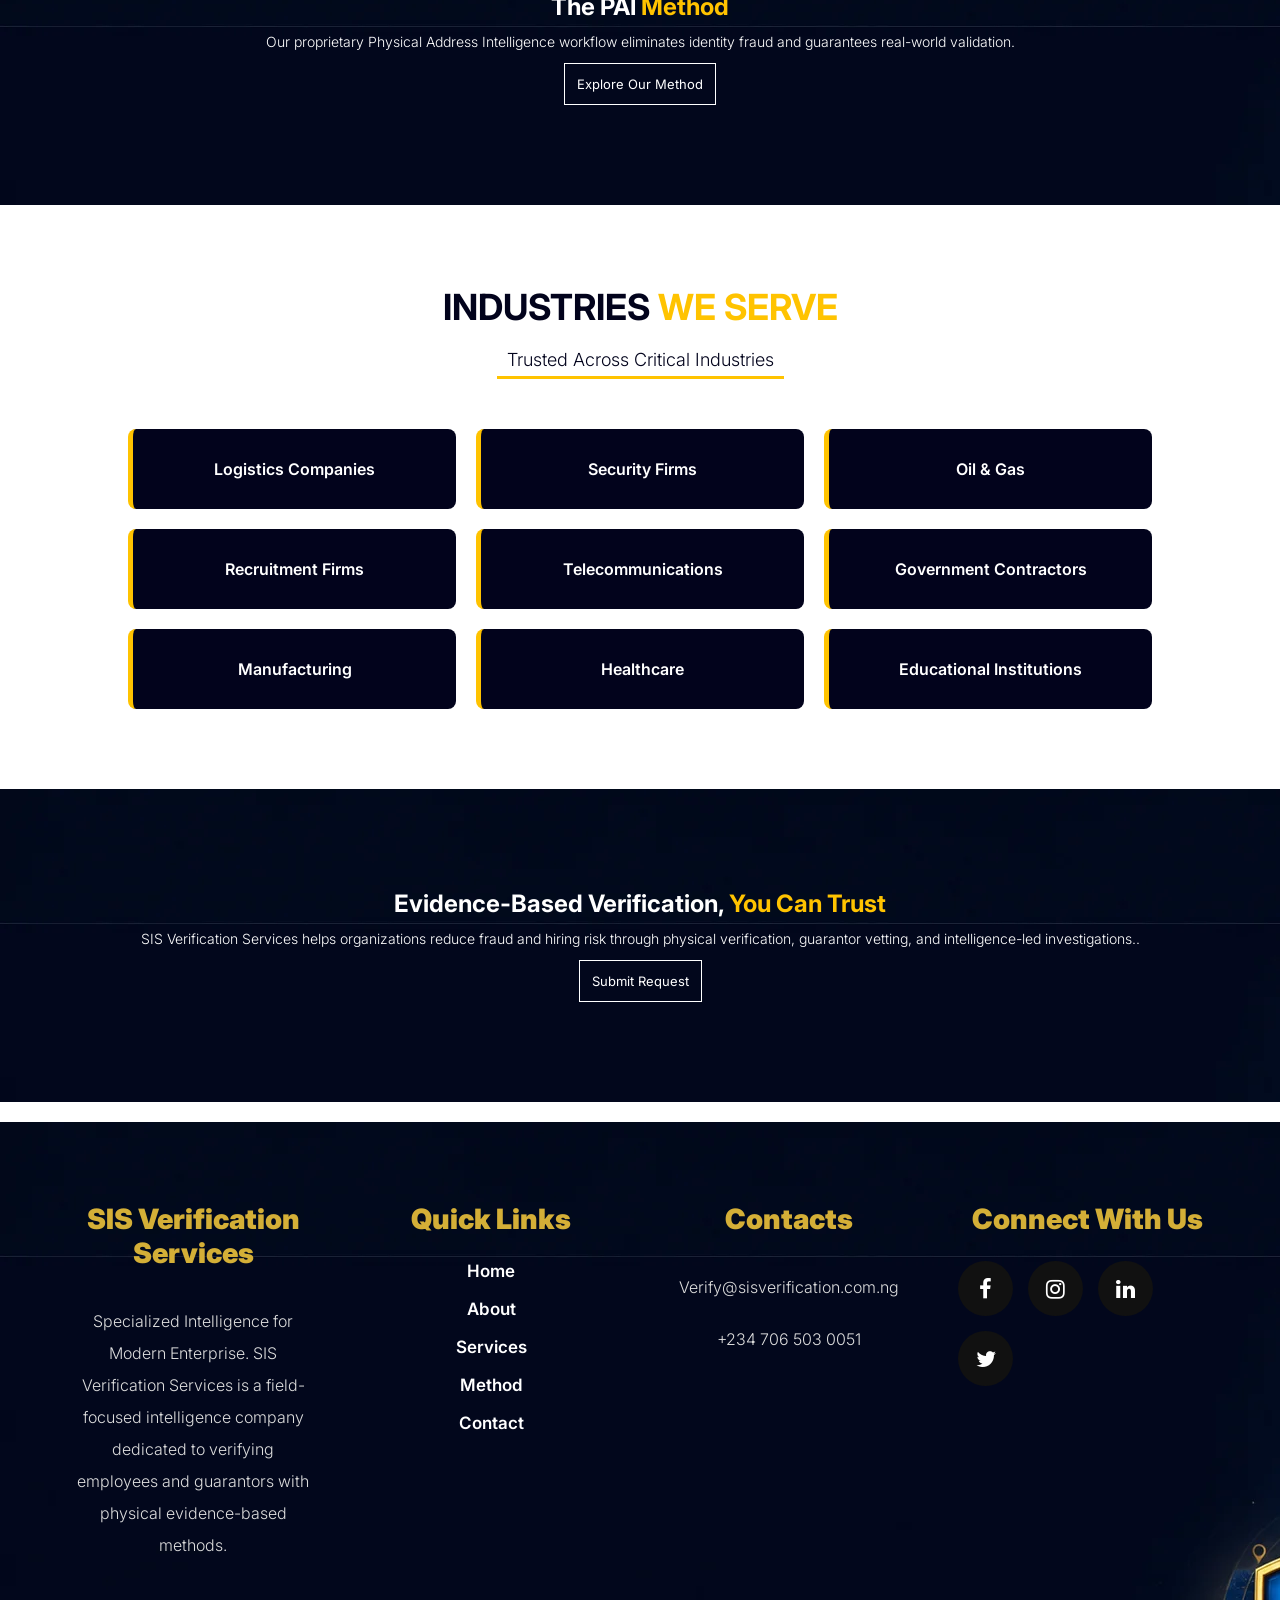
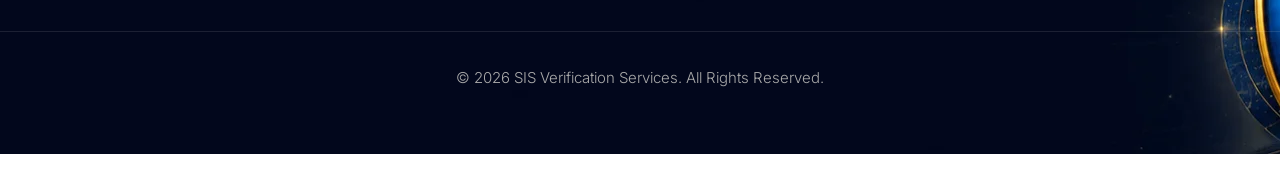
==== commit 6c24e0c8: "CHANGES MADE" ====
--- a/index.html
+++ b/index.html
@@ -47,7 +47,6 @@
             our field-first intelligence approach, we provide physically verified, evidence-backed reports that help
             businesses reduce fraud, strengthen hiring decisions, and protect operational integrity with confidence.</p>
 
-
         <div class="row">
             <div class="service-col">
                 <h3>Field-First Intelligence.</h3>
--- a/style.css
+++ b/style.css
@@ -174,7 +174,7 @@
     width: 80%;
     margin: auto;
     text-align: center;
-    padding-top: 100px;
+    padding-top: 50px;
     background-color: rgb(255, 255, 255);
     background-size: 100%;
 }
@@ -239,7 +239,7 @@
     width: 80%;
     margin: auto;
     text-align: center;
-    padding: 100px;
+    padding: 0px;
 }
 
 h1 span {
@@ -293,7 +293,7 @@
 .verify-section{
     width: 90%;
     margin: auto;
-    padding: 100px 0;
+    padding: 0px 0;
 }
 
 /* HEADER */
@@ -414,7 +414,7 @@
     justify-content: center;
     text-align: center;
     padding: 100px 20px;
-    background-image: url(./image/index\ background.webp);
+    background-image: url(./image/newback.webp);
     color: rgb(255, 255, 255);
 }
 
@@ -506,7 +506,7 @@
     justify-content: center;
     text-align: center;
     padding: 100px 20px;
-    background-image: url(./image/index\ background.webp);
+    background-image: url(./image/newback.webp);
     color: rgb(255, 255, 255);
 }
 
@@ -1351,7 +1351,7 @@
 
 .footer{
 
-    background-image: url(./image/index\ background.webp);
+    background-image: url(./image/newback.webp);
 
     color: #fff;
 
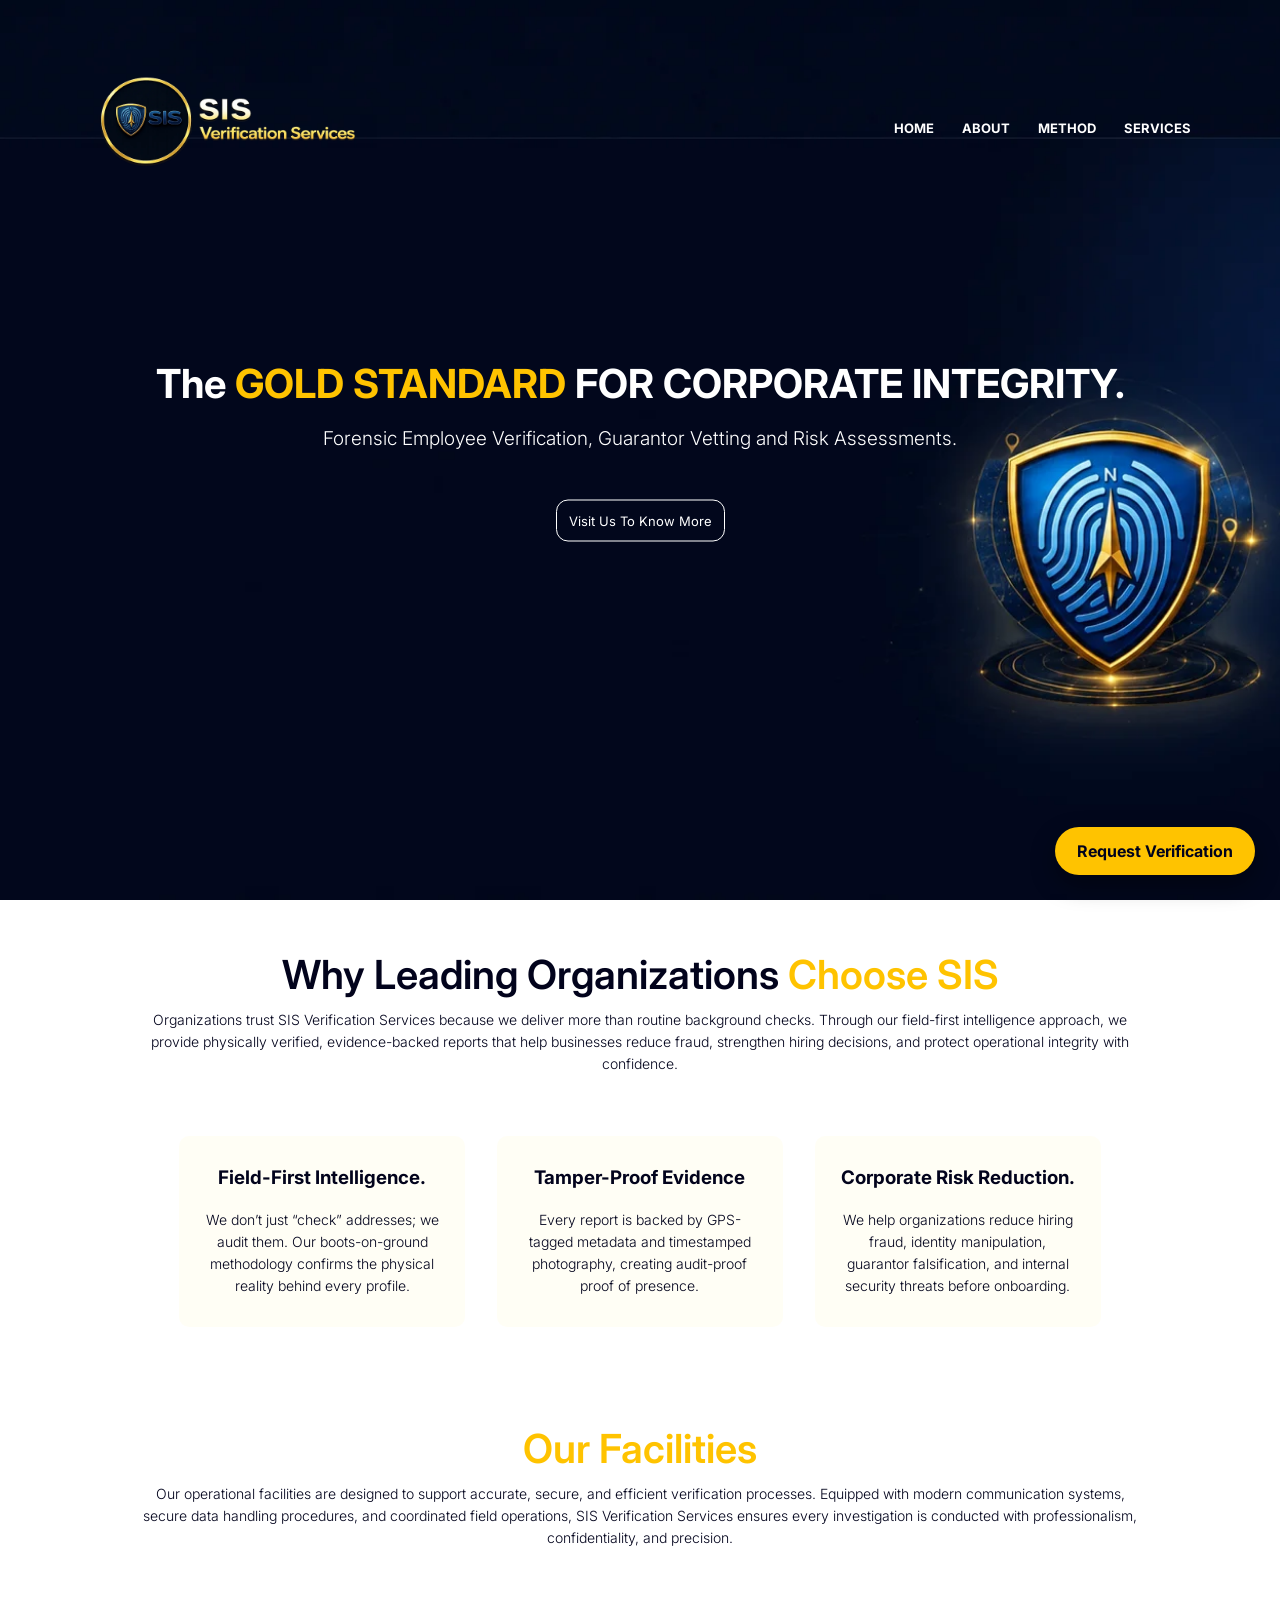
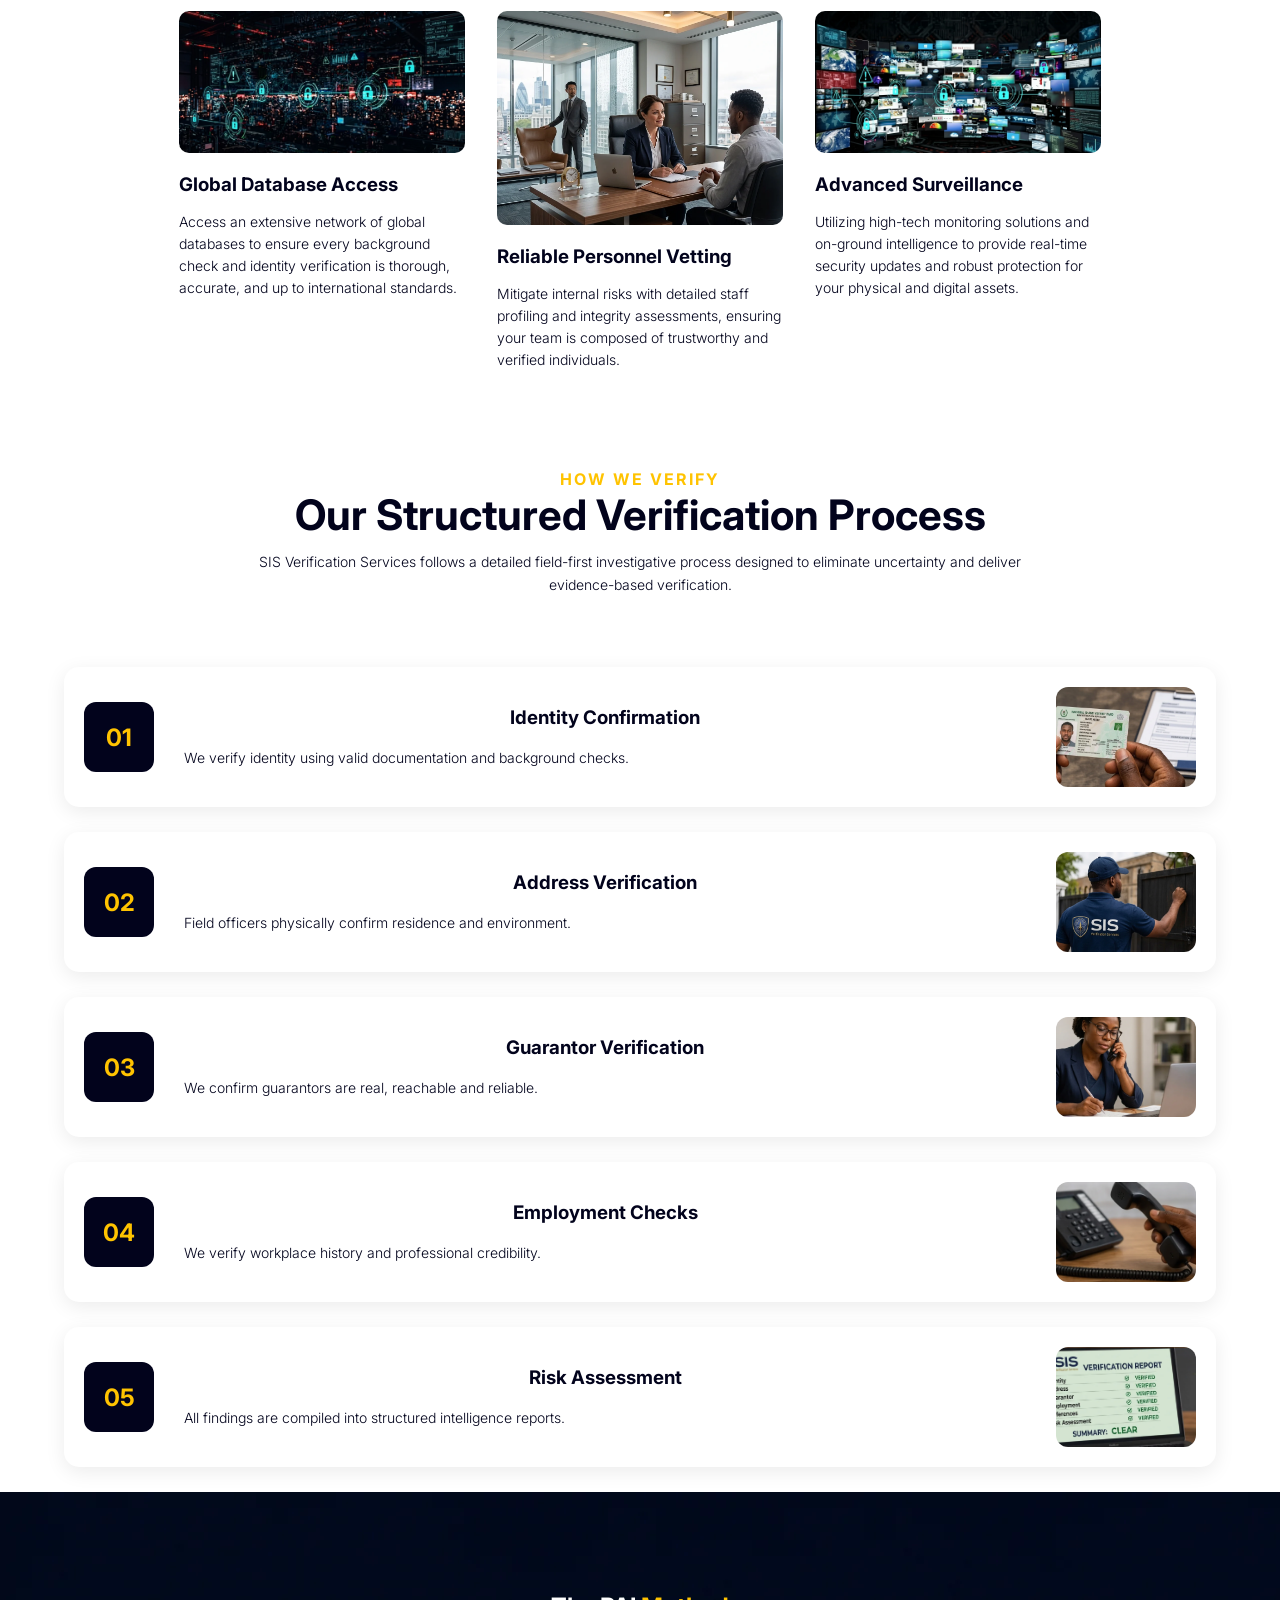
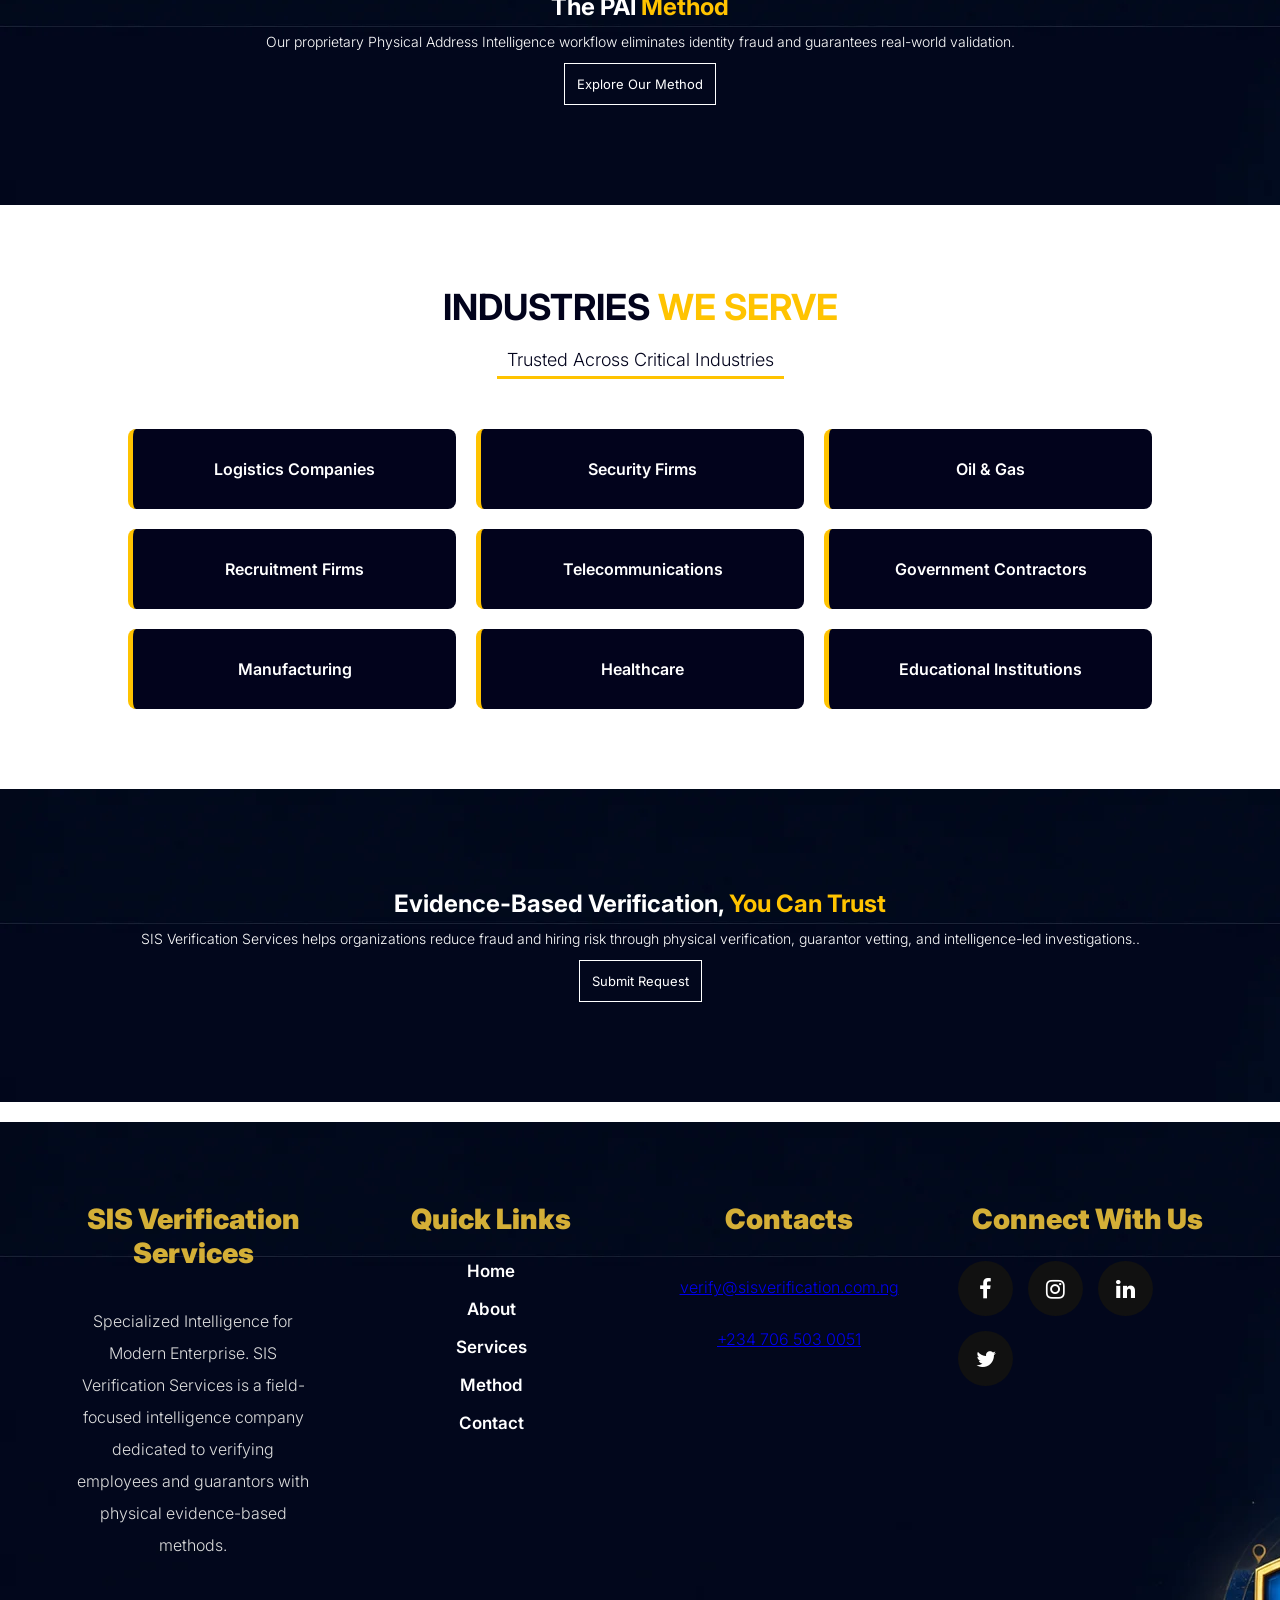
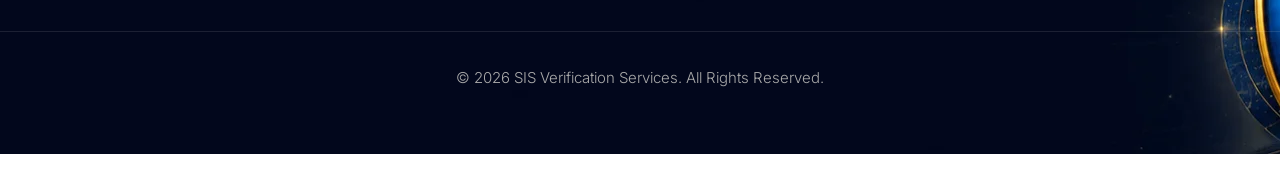
==== commit 28bdb2e1: "backg" ====
--- a/index.html
+++ b/index.html
@@ -320,9 +320,13 @@
 
                 <h3>Contacts</h3>
 
-                <p>Verify@sisverification.com.ng</p>
-
-                <p>+234 706 503 0051</p>
+                <p><a href="mailto:verify@sisverification.com.ng">
+                        verify@sisverification.com.ng
+                    </a></p>
+
+                <p><a href="tel:+2347065030051">
+                        +234 706 503 0051
+                    </a></p>
 
             </div>
 
--- a/style.css
+++ b/style.css
@@ -5,8 +5,6 @@
 h1, h2, h3, strong {
     font-weight: 700;
 }
-
-
 
 
 
@@ -42,7 +40,8 @@
 }
 
 nav img {
-    width: 150px;
+    width: 300px;
+    height: auto;
 }
 
 .nav-links {
@@ -94,7 +93,7 @@
 }
 
 .text-box h1 {
-    font-size: 5rem;
+    font-size: 2.5rem;
 }
 
 .text-box span {
@@ -661,9 +660,9 @@
 
 /* About Us */
 .sub-header {
-    height: 50vh;
+    height: 100vh;
     width: 100%;
-    background-image: url(./image/aboutpage\ \(1\).webp);
+    background-image: url(./image/method\ logo\ \(1\).webp);
     background-position: center;
     background-size: cover;
     text-align: center;
